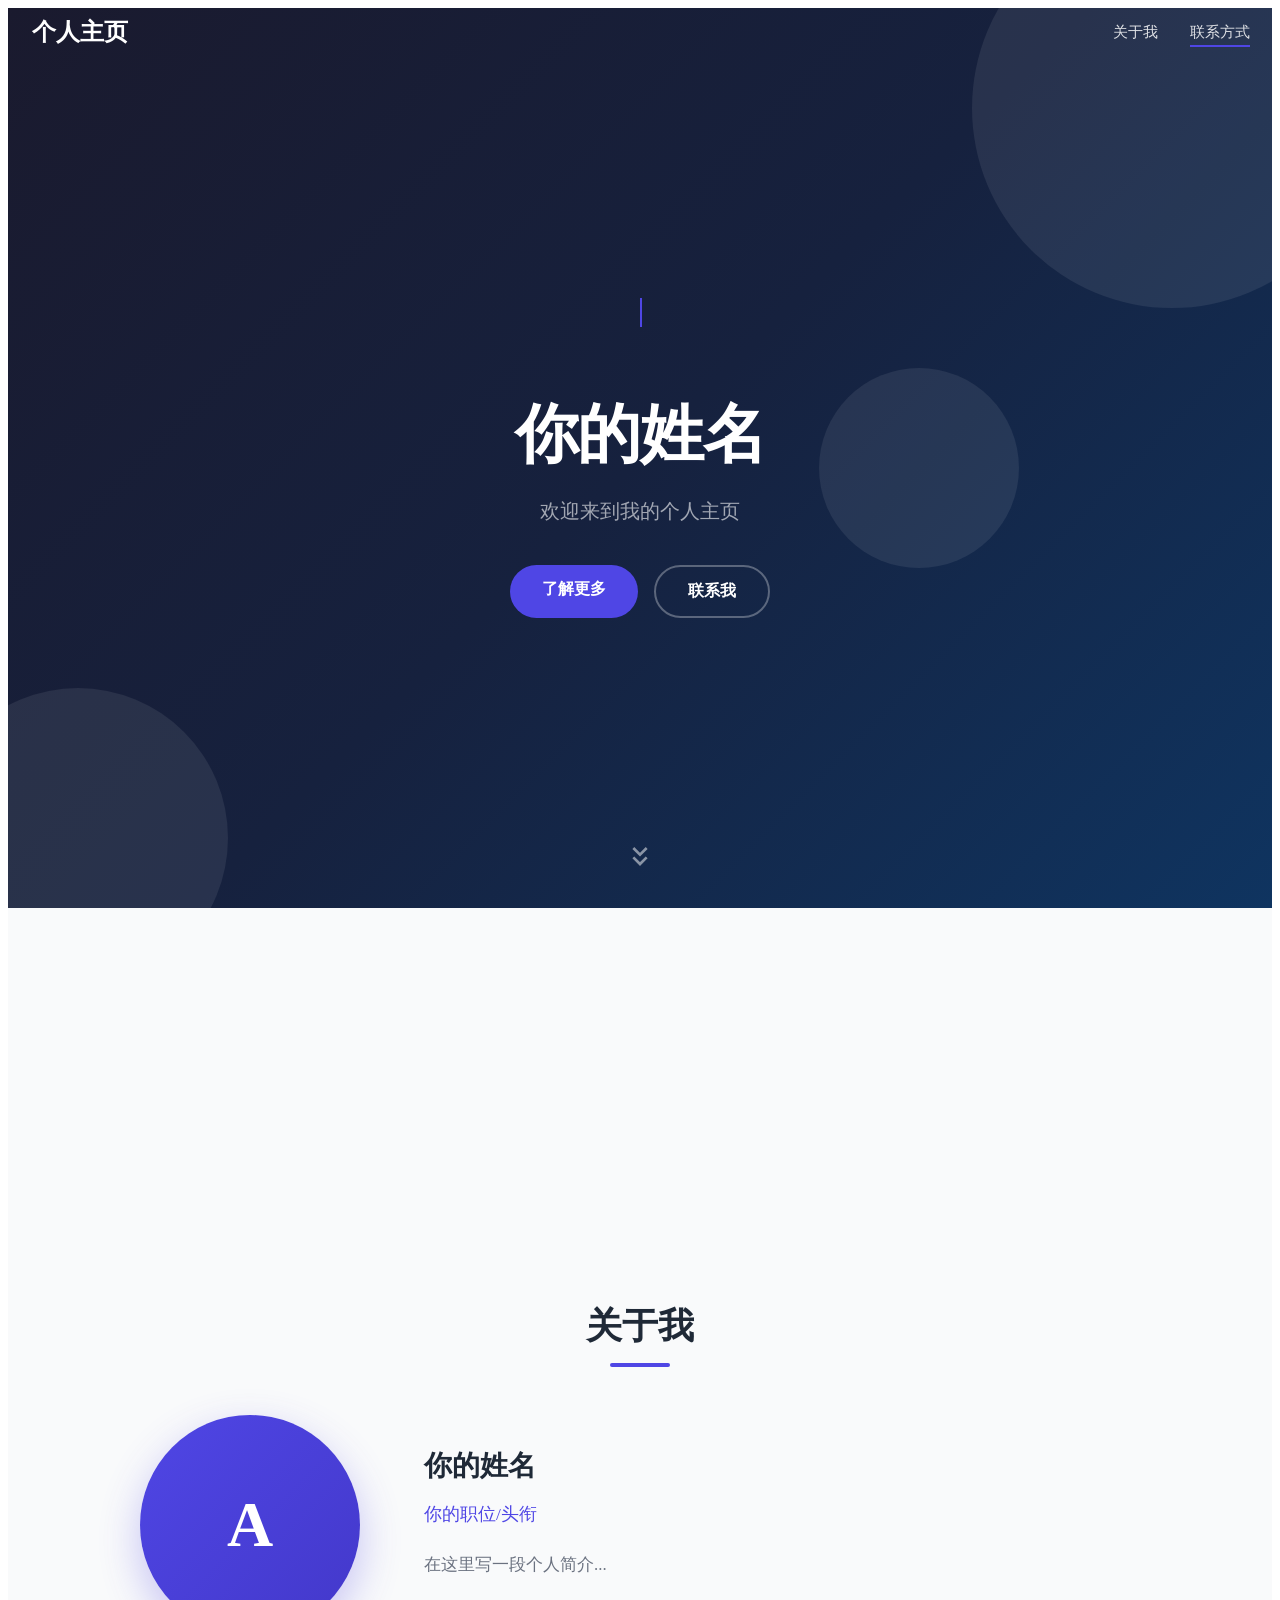
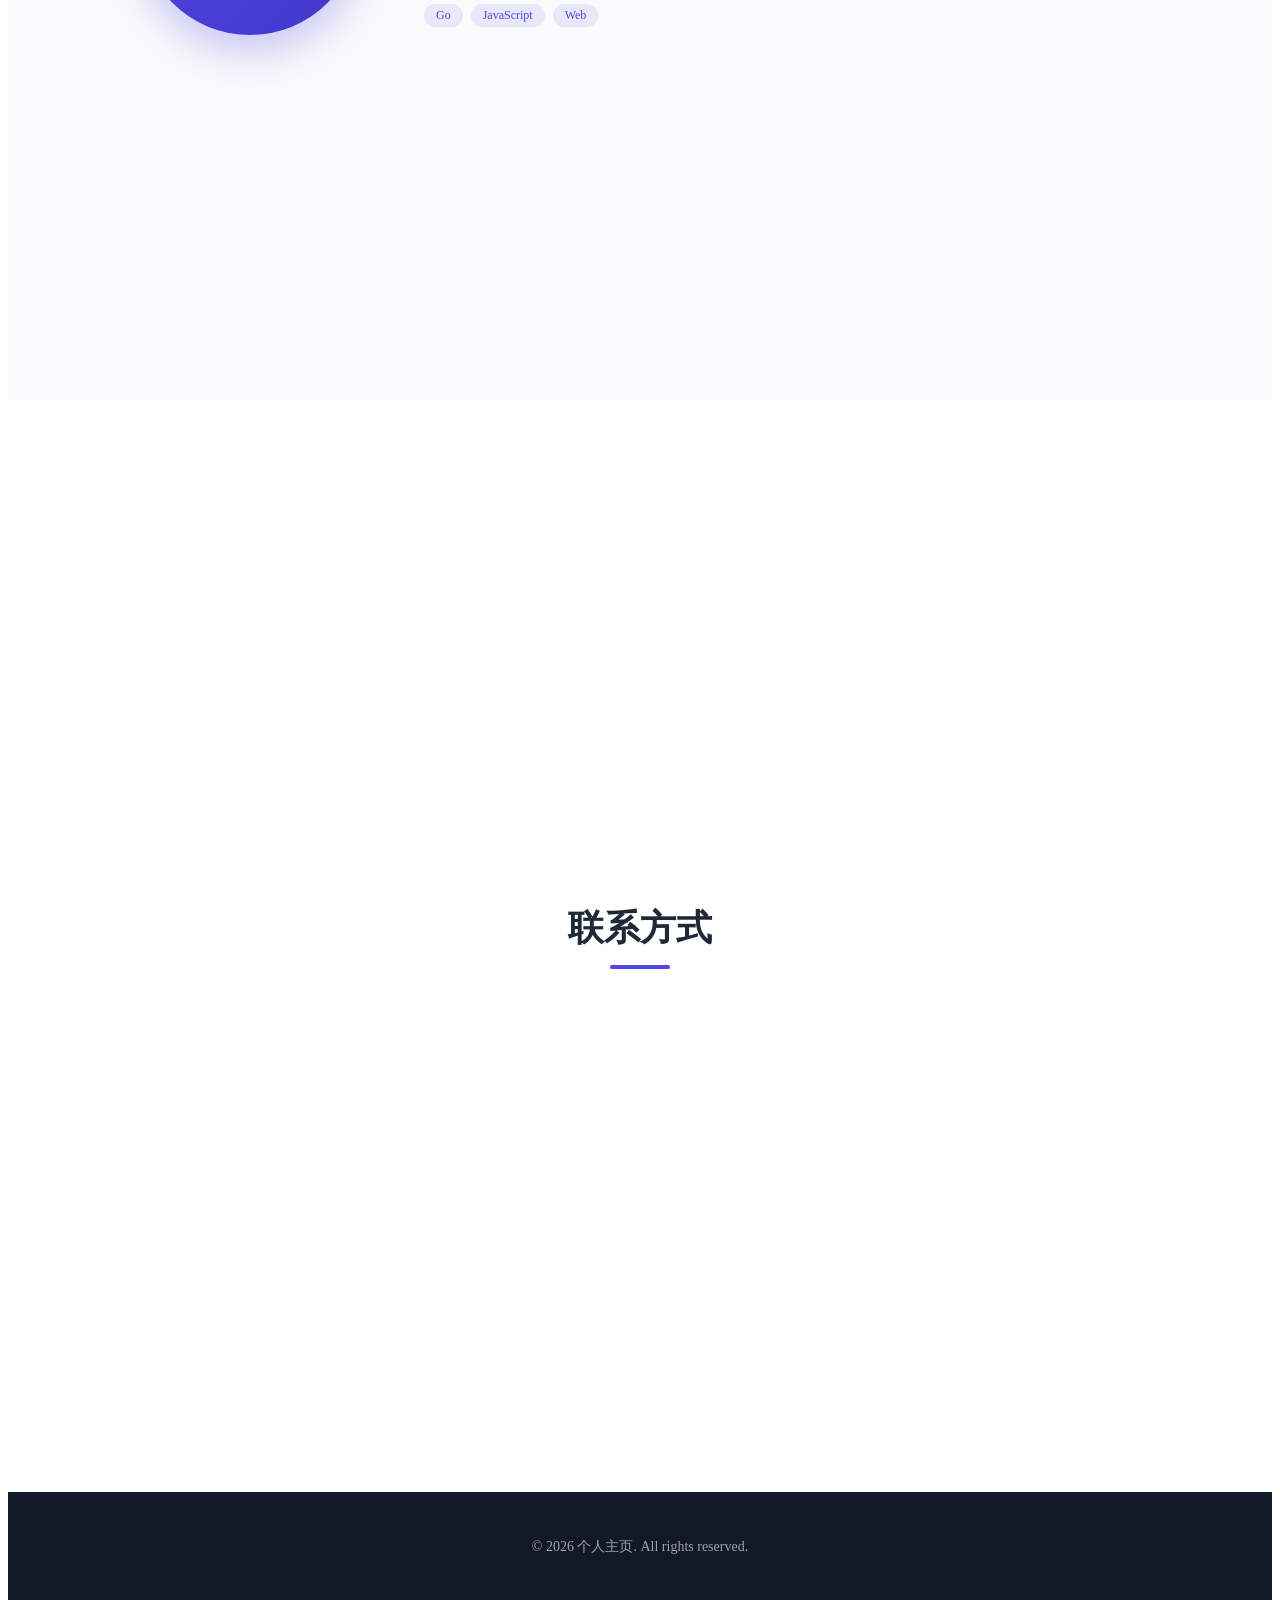
==== static/index.html @ ce90063e "第一次实验性demo" ====
<!DOCTYPE html>
<html lang="zh-CN">
<head>
    <meta charset="UTF-8">
    <meta name="viewport" content="width=device-width, initial-scale=1.0">
    <title>个人主页</title>
    <link rel="stylesheet" href="/static/docsy-styles.css">
    <link rel="stylesheet" href="/static/showcase.css">
    <link rel="preconnect" href="https://fonts.googleapis.com">
    <link rel="preconnect" href="https://fonts.gstatic.com" crossorigin>
    <link href="https://fonts.googleapis.com/css2?family=Inter:wght@300;400;500;600;700;800&display=swap" rel="stylesheet">
</head>
<body>
    <!-- 导航栏 -->
    <nav class="showcase-navbar" id="navbar">
        <a href="#" class="nav-brand" id="navBrand">个人主页</a>
        <div class="nav-links">
            <a href="#about" class="nav-link" data-section="about">关于我</a>
            <a href="#contact" class="nav-link" data-section="contact">联系方式</a>
            <a href="/admin" class="nav-link">管理</a>
        </div>
    </nav>

    <!-- Hero 首屏 -->
    <section class="hero-section" id="hero">
        <div class="hero-bg-shapes">
            <div class="hero-shape"></div>
            <div class="hero-shape"></div>
            <div class="hero-shape"></div>
        </div>

        <div class="hero-content">
            <div class="hero-greeting" id="heroGreeting">
                <span id="greetingText"></span><span class="typewriter-cursor"></span>
            </div>
            <h1 class="hero-name" id="heroName">你的姓名</h1>
            <p class="hero-tagline" id="heroTagline">欢迎来到我的个人主页</p>
            <div class="hero-cta">
                <a href="#about" class="hero-btn hero-btn-primary">了解更多</a>
                <a href="#contact" class="hero-btn hero-btn-outline">联系我</a>
            </div>
        </div>

        <div class="scroll-indicator" onclick="document.getElementById('about').scrollIntoView({behavior:'smooth'})">
            <svg viewBox="0 0 24 24" fill="none" stroke="white" stroke-width="2">
                <path d="M7 13l5 5 5-5M7 6l5 5 5-5"/>
            </svg>
        </div>
    </section>

    <!-- 关于我 -->
    <section class="section section-hidden about-section" id="about">
        <div class="about-container">
            <div class="section-header">
                <h2 class="section-title">关于我</h2>
                <div class="section-line"></div>
            </div>

            <div class="about-grid">
                <div class="about-avatar" id="aboutAvatar">
                    <span id="avatarInitial">A</span>
                </div>
                <div class="about-text">
                    <h2 id="aboutName">你的姓名</h2>
                    <p class="about-role" id="aboutTitle">你的职位/头衔</p>
                    <p class="about-bio" id="aboutBio">在这里写一段个人简介...</p>
                    <div class="about-tags" id="aboutTags">
                        <span class="docsy-badge docsy-badge-primary">Go</span>
                        <span class="docsy-badge docsy-badge-primary">JavaScript</span>
                        <span class="docsy-badge docsy-badge-primary">Web</span>
                    </div>
                </div>
            </div>
        </div>
    </section>

    <!-- 联系方式 -->
    <section class="section section-hidden contact-section" id="contact">
        <div class="contact-container">
            <div class="section-header">
                <h2 class="section-title">联系方式</h2>
                <div class="section-line"></div>
            </div>

            <div class="contact-grid" id="contactGrid">
                <!-- JS 动态填充 -->
            </div>
        </div>
    </section>

    <!-- 页脚 -->
    <footer class="site-footer">
        <p id="footerText">&copy; 2026 个人主页. All rights reserved.</p>
    </footer>

    <script src="/static/home.js"></script>
</body>
</html>
---- static/docsy-styles.css ----
/* Docsy风格的设计系统 */
:root {
    --docsy-primary: #4f46e5;
    --docsy-primary-dark: #4338ca;
    --docsy-secondary: #0ea5e9;
    --docsy-accent: #f59e0b;
    --docsy-success: #10b981;
    --docsy-warning: #f59e0b;
    --docsy-danger: #ef4444;
    --docsy-info: #0ea5e9;

    --docsy-text-primary: #1f2937;
    --docsy-text-secondary: #6b7280;
    --docsy-text-muted: #9ca3af;
    --docsy-text-light: #d1d5db;

    --docsy-bg-primary: #ffffff;
    --docsy-bg-secondary: #f9fafb;
    --docsy-bg-tertiary: #f3f4f6;
    --docsy-bg-dark: #111827;

    --docsy-border: #e5e7eb;
    --docsy-border-light: #f3f4f6;
    --docsy-border-dark: #d1d5db;

    --docsy-shadow-sm: 0 1px 2px 0 rgba(0, 0, 0, 0.05);
    --docsy-shadow: 0 1px 3px 0 rgba(0, 0, 0, 0.1), 0 1px 2px 0 rgba(0, 0, 0, 0.06);
    --docsy-shadow-md: 0 4px 6px -1px rgba(0, 0, 0, 0.1), 0 2px 4px -1px rgba(0, 0, 0, 0.06);
    --docsy-shadow-lg: 0 10px 15px -3px rgba(0, 0, 0, 0.1), 0 4px 6px -2px rgba(0, 0, 0, 0.05);
    --docsy-shadow-xl: 0 20px 25px -5px rgba(0, 0, 0, 0.1), 0 10px 10px -5px rgba(0, 0, 0, 0.04);

    --docsy-radius-sm: 0.25rem;
    --docsy-radius: 0.375rem;
    --docsy-radius-md: 0.5rem;
    --docsy-radius-lg: 0.75rem;
    --docsy-radius-xl: 1rem;

    --docsy-font-sans: 'Inter', system-ui, -apple-system, sans-serif;
    --docsy-font-mono: 'Fira Code', 'Roboto Mono', monospace;
}

/* Docsy风格的导航栏 */
.docsy-navbar {
    background: var(--docsy-bg-primary);
    border-bottom: 1px solid var(--docsy-border);
    padding: 1rem 2rem;
    display: flex;
    justify-content: space-between;
    align-items: center;
    box-shadow: var(--docsy-shadow-sm);
}

.docsy-nav-brand {
    display: flex;
    align-items: center;
    gap: 1rem;
}

.docsy-nav-brand h1 {
    font-size: 1.5rem;
    font-weight: 700;
    color: var(--docsy-text-primary);
    margin: 0;
}

.docsy-nav-links {
    display: flex;
    gap: 2rem;
    align-items: center;
}

.docsy-nav-link {
    color: var(--docsy-text-secondary);
    text-decoration: none;
    font-weight: 500;
    transition: color 0.2s;
}

.docsy-nav-link:hover {
    color: var(--docsy-primary);
}

.docsy-nav-link.active {
    color: var(--docsy-primary);
}

/* Docsy风格的按钮 */
.docsy-btn {
    display: inline-flex;
    align-items: center;
    gap: 0.5rem;
    padding: 0.75rem 1.5rem;
    border-radius: var(--docsy-radius-md);
    font-weight: 500;
    font-size: 0.875rem;
    text-decoration: none;
    transition: all 0.2s;
    border: none;
    cursor: pointer;
}

.docsy-btn-primary {
    background: var(--docsy-primary);
    color: white;
}

.docsy-btn-primary:hover {
    background: var(--docsy-primary-dark);
    transform: translateY(-1px);
    box-shadow: var(--docsy-shadow-md);
}

.docsy-btn-secondary {
    background: white;
    color: var(--docsy-text-primary);
    border: 1px solid var(--docsy-border);
}

.docsy-btn-secondary:hover {
    background: var(--docsy-bg-secondary);
    border-color: var(--docsy-border-dark);
}

.docsy-btn-danger {
    background: var(--docsy-danger);
    color: white;
}

.docsy-btn-danger:hover {
    background: #dc2626;
    transform: translateY(-1px);
    box-shadow: var(--docsy-shadow-md);
}

/* Docsy风格的卡片 */
.docsy-card {
    background: var(--docsy-bg-primary);
    border: 1px solid var(--docsy-border);
    border-radius: var(--docsy-radius-lg);
    padding: 1.5rem;
    transition: all 0.2s;
}

.docsy-card:hover {
    box-shadow: var(--docsy-shadow-lg);
    transform: translateY(-2px);
    border-color: var(--docsy-border-dark);
}

.docsy-card-header {
    display: flex;
    align-items: center;
    gap: 1rem;
    margin-bottom: 1rem;
}

.docsy-card-icon {
    width: 48px;
    height: 48px;
    border-radius: var(--docsy-radius-md);
    display: flex;
    align-items: center;
    justify-content: center;
    background: var(--docsy-bg-secondary);
    color: var(--docsy-primary);
}

.docsy-card-title {
    font-size: 1.25rem;
    font-weight: 600;
    color: var(--docsy-text-primary);
    margin: 0;
}

.docsy-card-content {
    color: var(--docsy-text-secondary);
    line-height: 1.6;
}

/* Docsy风格的徽章 */
.docsy-badge {
    display: inline-flex;
    align-items: center;
    padding: 0.25rem 0.75rem;
    border-radius: 9999px;
    font-size: 0.75rem;
    font-weight: 500;
}

.docsy-badge-primary {
    background: rgba(79, 70, 229, 0.1);
    color: var(--docsy-primary);
}

.docsy-badge-success {
    background: rgba(16, 185, 129, 0.1);
    color: var(--docsy-success);
}

.docsy-badge-warning {
    background: rgba(245, 158, 11, 0.1);
    color: var(--docsy-warning);
}

.docsy-badge-danger {
    background: rgba(239, 68, 68, 0.1);
    color: var(--docsy-danger);
}

/* Docsy风格的表格 */
.docsy-table {
    width: 100%;
    border-collapse: collapse;
    background: var(--docsy-bg-primary);
    border-radius: var(--docsy-radius-lg);
    overflow: hidden;
    box-shadow: var(--docsy-shadow);
}

.docsy-table th,
.docsy-table td {
    padding: 1rem;
    text-align: left;
    border-bottom: 1px solid var(--docsy-border);
}

.docsy-table th {
    background: var(--docsy-bg-secondary);
    font-weight: 600;
    color: var(--docsy-text-primary);
}

.docsy-table tbody tr:hover {
    background: var(--docsy-bg-secondary);
}

.docsy-table tbody tr:last-child td {
    border-bottom: none;
}

/* Docsy风格的提示框 */
.docsy-alert {
    padding: 1rem 1.5rem;
    border-radius: var(--docsy-radius-md);
    margin-bottom: 1rem;
    border-left: 4px solid;
}

.docsy-alert-info {
    background: rgba(14, 165, 233, 0.1);
    border-color: var(--docsy-info);
    color: var(--docsy-info);
}

.docsy-alert-success {
    background: rgba(16, 185, 129, 0.1);
    border-color: var(--docsy-success);
    color: var(--docsy-success);
}

.docsy-alert-warning {
    background: rgba(245, 158, 11, 0.1);
    border-color: var(--docsy-warning);
    color: var(--docsy-warning);
}

.docsy-alert-danger {
    background: rgba(239, 68, 68, 0.1);
    border-color: var(--docsy-danger);
    color: var(--docsy-danger);
}

/* Docsy风格的输入框 */
.docsy-input {
    width: 100%;
    padding: 0.75rem 1rem;
    border: 1px solid var(--docsy-border);
    border-radius: var(--docsy-radius-md);
    font-size: 0.875rem;
    transition: all 0.2s;
    background: var(--docsy-bg-primary);
    color: var(--docsy-text-primary);
}

.docsy-input:focus {
    outline: none;
    border-color: var(--docsy-primary);
    box-shadow: 0 0 0 3px rgba(79, 70, 229, 0.1);
}

.docsy-input::placeholder {
    color: var(--docsy-text-muted);
}

/* Docsy风格的进度条 */
.docsy-progress {
    width: 100%;
    height: 0.5rem;
    background: var(--docsy-bg-tertiary);
    border-radius: 9999px;
    overflow: hidden;
}

.docsy-progress-bar {
    height: 100%;
    background: var(--docsy-primary);
    border-radius: 9999px;
    transition: width 0.3s ease;
}

/* 响应式设计 */
@media (max-width: 768px) {
    .docsy-navbar {
        flex-direction: column;
        gap: 1rem;
        padding: 1rem;
    }

    .docsy-nav-links {
        flex-wrap: wrap;
        justify-content: center;
        gap: 1rem;
    }

    .docsy-card-header {
        flex-direction: column;
        text-align: center;
    }
}
---- static/showcase.css ----
/* 个人展示页样式 - 基于 Docsy 设计变量 */

/* 导航栏 */
.showcase-navbar {
    position: fixed;
    top: 0;
    left: 0;
    width: 100%;
    z-index: 1000;
    display: flex;
    justify-content: space-between;
    align-items: center;
    padding: 1rem 2rem;
    transition: all 0.3s ease;
    background: transparent;
}

.showcase-navbar.scrolled {
    background: var(--docsy-bg-primary);
    box-shadow: var(--docsy-shadow-md);
    border-bottom: 1px solid var(--docsy-border);
}

.nav-brand {
    font-size: 1.5rem;
    font-weight: 700;
    color: var(--docsy-bg-primary);
    text-decoration: none;
    transition: color 0.3s ease;
}

.showcase-navbar.scrolled .nav-brand {
    color: var(--docsy-text-primary);
}

.nav-links {
    display: flex;
    gap: 2rem;
    align-items: center;
}

.nav-link {
    color: rgba(255, 255, 255, 0.85);
    text-decoration: none;
    font-weight: 500;
    font-size: 0.95rem;
    transition: color 0.2s ease;
    position: relative;
}

.showcase-navbar.scrolled .nav-link {
    color: var(--docsy-text-secondary);
}

.showcase-navbar.scrolled .nav-link:hover,
.showcase-navbar.scrolled .nav-link.active {
    color: var(--docsy-primary);
}

.nav-link:hover {
    color: #fff;
}

.nav-link::after {
    content: '';
    position: absolute;
    bottom: -4px;
    left: 0;
    width: 0;
    height: 2px;
    background: var(--docsy-primary);
    transition: width 0.3s ease;
}

.nav-link:hover::after,
.nav-link.active::after {
    width: 100%;
}

/* Hero 首屏 */
.hero-section {
    min-height: 100vh;
    display: flex;
    align-items: center;
    justify-content: center;
    background: linear-gradient(135deg, #1a1a2e 0%, #16213e 50%, #0f3460 100%);
    position: relative;
    overflow: hidden;
}

.hero-bg-shapes {
    position: absolute;
    inset: 0;
    overflow: hidden;
}

.hero-shape {
    position: absolute;
    border-radius: 50%;
    opacity: 0.08;
    background: white;
    animation: heroFloat 20s infinite ease-in-out;
}

.hero-shape:nth-child(1) {
    width: 400px;
    height: 400px;
    top: -100px;
    right: -100px;
    animation-delay: 0s;
}

.hero-shape:nth-child(2) {
    width: 300px;
    height: 300px;
    bottom: -80px;
    left: -80px;
    animation-delay: 5s;
}

.hero-shape:nth-child(3) {
    width: 200px;
    height: 200px;
    top: 40%;
    right: 20%;
    animation-delay: 10s;
}

@keyframes heroFloat {
    0%, 100% { transform: translateY(0) rotate(0deg); }
    50% { transform: translateY(-30px) rotate(180deg); }
}

.hero-content {
    text-align: center;
    z-index: 1;
    max-width: 800px;
    padding: 0 2rem;
}

.hero-greeting {
    font-size: 1.5rem;
    color: rgba(255, 255, 255, 0.7);
    margin-bottom: 0.5rem;
    font-weight: 300;
    min-height: 2.5rem;
}

.typewriter-cursor {
    display: inline-block;
    width: 2px;
    height: 1.2em;
    background: var(--docsy-primary);
    margin-left: 2px;
    vertical-align: text-bottom;
    animation: blink 1s step-end infinite;
}

@keyframes blink {
    0%, 100% { opacity: 1; }
    50% { opacity: 0; }
}

.hero-name {
    font-size: 4rem;
    font-weight: 800;
    color: #fff;
    margin-bottom: 1rem;
    letter-spacing: -0.02em;
    opacity: 0;
    transform: translateY(30px);
    animation: fadeUpIn 0.8s ease-out 0.5s forwards;
}

.hero-tagline {
    font-size: 1.25rem;
    color: rgba(255, 255, 255, 0.6);
    font-weight: 300;
    margin-bottom: 2.5rem;
    opacity: 0;
    transform: translateY(30px);
    animation: fadeUpIn 0.8s ease-out 0.8s forwards;
}

@keyframes fadeUpIn {
    to {
        opacity: 1;
        transform: translateY(0);
    }
}

.hero-cta {
    display: flex;
    gap: 1rem;
    justify-content: center;
    flex-wrap: wrap;
    opacity: 0;
    transform: translateY(30px);
    animation: fadeUpIn 0.8s ease-out 1.1s forwards;
}

.hero-btn {
    padding: 0.85rem 2rem;
    border-radius: 50px;
    font-weight: 600;
    font-size: 1rem;
    text-decoration: none;
    transition: all 0.3s ease;
    cursor: pointer;
    border: none;
}

.hero-btn-primary {
    background: var(--docsy-primary);
    color: #fff;
}

.hero-btn-primary:hover {
    background: var(--docsy-primary-dark);
    transform: translateY(-2px);
    box-shadow: 0 8px 25px rgba(79, 70, 229, 0.4);
}

.hero-btn-outline {
    background: transparent;
    color: #fff;
    border: 2px solid rgba(255, 255, 255, 0.3);
}

.hero-btn-outline:hover {
    border-color: #fff;
    transform: translateY(-2px);
    box-shadow: 0 8px 25px rgba(255, 255, 255, 0.1);
}

.scroll-indicator {
    position: absolute;
    bottom: 2rem;
    left: 50%;
    transform: translateX(-50%);
    cursor: pointer;
    animation: bounce 2s infinite;
    z-index: 1;
}

.scroll-indicator svg {
    width: 32px;
    height: 32px;
    opacity: 0.5;
}

@keyframes bounce {
    0%, 20%, 50%, 80%, 100% { transform: translateX(-50%) translateY(0); }
    40% { transform: translateX(-50%) translateY(-10px); }
    60% { transform: translateX(-50%) translateY(-5px); }
}

/* 通用 section 样式 */
.section {
    padding: 6rem 2rem;
}

.section-hidden {
    opacity: 0;
    transform: translateY(30px);
    transition: all 0.8s ease;
}

.section-visible {
    opacity: 1;
    transform: translateY(0);
}

.section-header {
    text-align: center;
    margin-bottom: 3rem;
}

.section-title {
    font-size: 2.25rem;
    font-weight: 700;
    color: var(--docsy-text-primary);
    margin-bottom: 0.75rem;
}

.section-line {
    width: 60px;
    height: 4px;
    background: var(--docsy-primary);
    border-radius: 2px;
    margin: 0 auto;
}

/* 关于我 */
.about-section {
    background: var(--docsy-bg-secondary);
    min-height: 100vh;
    display: flex;
    align-items: center;
    justify-content: center;
}

.about-container {
    max-width: 1000px;
    margin: 0 auto;
    width: 100%;
}

.about-grid {
    display: grid;
    grid-template-columns: auto 1fr;
    gap: 4rem;
    align-items: center;
}

.about-avatar {
    width: 220px;
    height: 220px;
    border-radius: 50%;
    background: linear-gradient(135deg, var(--docsy-primary), var(--docsy-primary-dark));
    display: flex;
    align-items: center;
    justify-content: center;
    font-size: 4rem;
    font-weight: 700;
    color: #fff;
    box-shadow: 0 15px 40px rgba(79, 70, 229, 0.3);
    flex-shrink: 0;
}

.about-avatar img {
    width: 100%;
    height: 100%;
    border-radius: 50%;
    object-fit: cover;
}

.about-text h2 {
    font-size: 1.75rem;
    font-weight: 700;
    color: var(--docsy-text-primary);
    margin-bottom: 0.5rem;
}

.about-text .about-role {
    font-size: 1.1rem;
    color: var(--docsy-primary);
    font-weight: 500;
    margin-bottom: 1.5rem;
}

.about-text .about-bio {
    font-size: 1.05rem;
    color: var(--docsy-text-secondary);
    line-height: 1.8;
    margin-bottom: 1.5rem;
}

.about-tags {
    display: flex;
    flex-wrap: wrap;
    gap: 0.5rem;
}

/* 联系方式 */
.contact-section {
    background: var(--docsy-bg-primary);
    min-height: 100vh;
    display: flex;
    align-items: center;
    justify-content: center;
}

.contact-container {
    max-width: 1000px;
    margin: 0 auto;
    width: 100%;
}

.contact-grid {
    display: grid;
    grid-template-columns: repeat(auto-fit, minmax(240px, 1fr));
    gap: 1.5rem;
}

.contact-card {
    background: var(--docsy-bg-secondary);
    border: 1px solid var(--docsy-border);
    border-radius: var(--docsy-radius-lg);
    padding: 2rem 1.5rem;
    text-align: center;
    transition: all 0.3s ease;
    text-decoration: none;
    display: block;
    color: inherit;
}

.contact-card:hover {
    box-shadow: var(--docsy-shadow-lg);
    transform: translateY(-4px);
    border-color: var(--docsy-primary);
}

.contact-icon {
    width: 56px;
    height: 56px;
    border-radius: var(--docsy-radius-md);
    background: rgba(79, 70, 229, 0.1);
    color: var(--docsy-primary);
    display: flex;
    align-items: center;
    justify-content: center;
    margin: 0 auto 1rem;
}

.contact-card h3 {
    font-size: 1rem;
    font-weight: 600;
    color: var(--docsy-text-primary);
    margin-bottom: 0.25rem;
}

.contact-card p {
    font-size: 0.875rem;
    color: var(--docsy-text-secondary);
    margin: 0;
    word-break: break-all;
}

.contact-card:hover .contact-icon {
    background: var(--docsy-primary);
    color: #fff;
    transition: all 0.3s ease;
}

/* 页脚 */
.site-footer {
    background: var(--docsy-bg-dark);
    color: rgba(255, 255, 255, 0.6);
    text-align: center;
    padding: 2rem;
    font-size: 0.875rem;
}

.site-footer a {
    color: var(--docsy-primary);
    text-decoration: none;
}

/* 响应式 */
@media (max-width: 768px) {
    .hero-name {
        font-size: 2.5rem;
    }

    .hero-greeting {
        font-size: 1.15rem;
    }

    .hero-tagline {
        font-size: 1rem;
    }

    .about-grid {
        grid-template-columns: 1fr;
        text-align: center;
        gap: 2rem;
    }

    .about-avatar {
        width: 160px;
        height: 160px;
        font-size: 3rem;
        margin: 0 auto;
    }

    .about-tags {
        justify-content: center;
    }

    .section {
        padding: 4rem 1.25rem;
    }

    .section-title {
        font-size: 1.75rem;
    }

    .showcase-navbar {
        padding: 1rem;
    }

    .nav-links {
        gap: 1rem;
    }

    .contact-grid {
        grid-template-columns: 1fr;
        max-width: 400px;
        margin: 0 auto;
    }
}
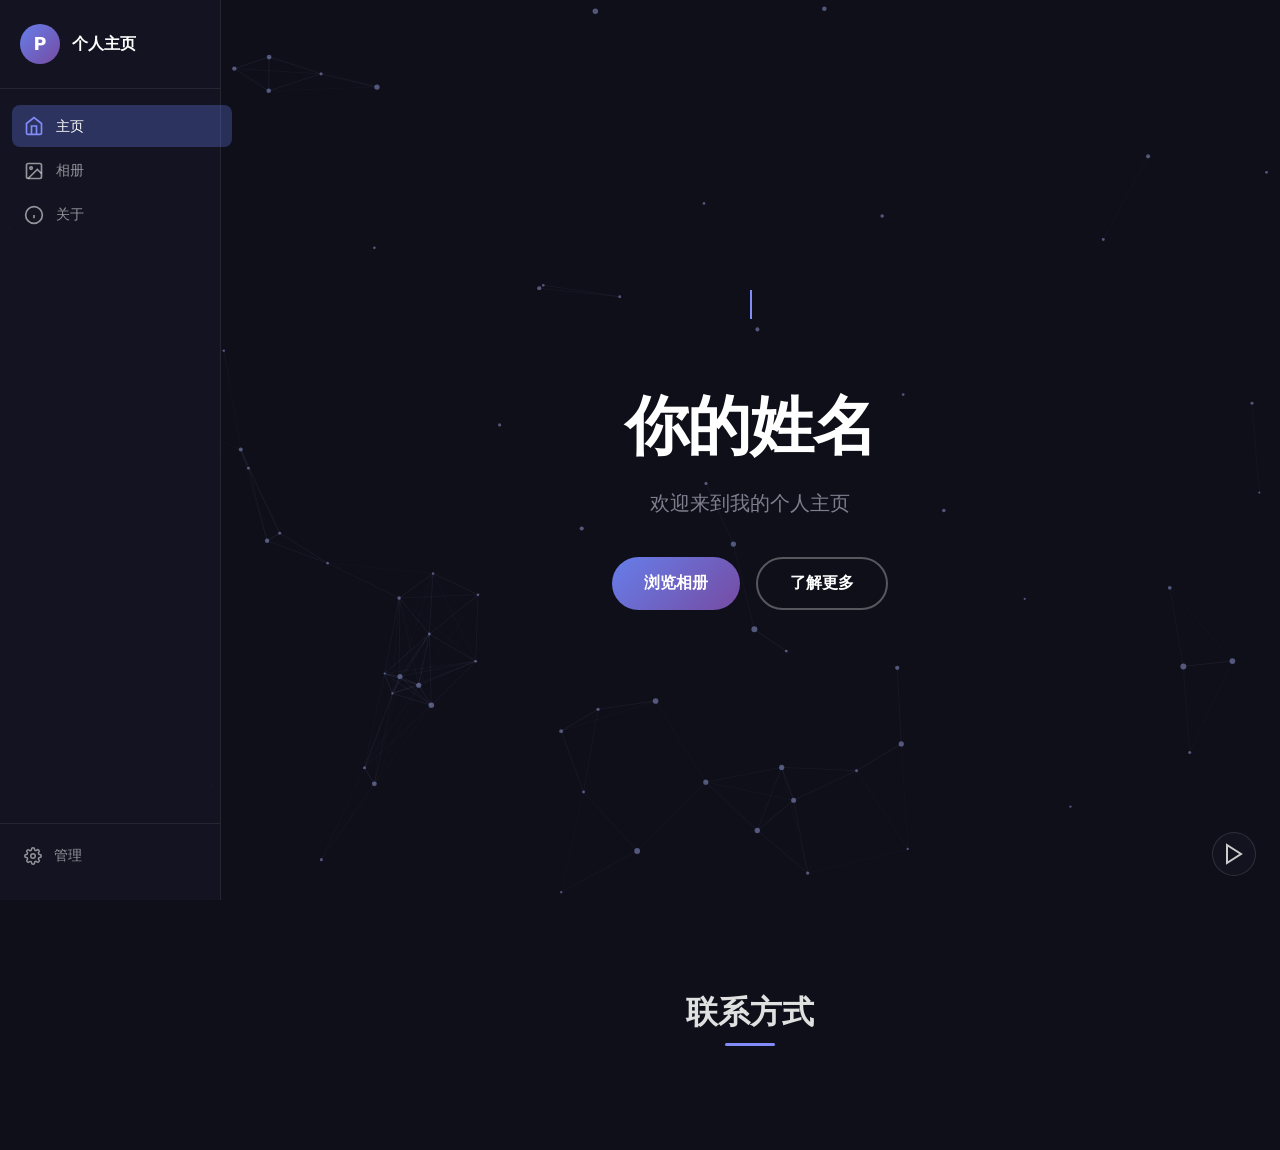
==== commit 06a1ba9d: "第二次更新，新增了侧边导航栏与相册系统，优化了网页视觉效果 Co-Authored-By: Claude Opus 4.7 <noreply@anthropic.com>" ====
--- a/static/index.html
+++ b/static/index.html
@@ -4,95 +4,143 @@
     <meta charset="UTF-8">
     <meta name="viewport" content="width=device-width, initial-scale=1.0">
     <title>个人主页</title>
-    <link rel="stylesheet" href="/static/docsy-styles.css">
-    <link rel="stylesheet" href="/static/showcase.css">
+    <link rel="stylesheet" href="/static/css/docsy-styles.css">
+    <link rel="stylesheet" href="/static/css/showcase.css">
     <link rel="preconnect" href="https://fonts.googleapis.com">
     <link rel="preconnect" href="https://fonts.gstatic.com" crossorigin>
     <link href="https://fonts.googleapis.com/css2?family=Inter:wght@300;400;500;600;700;800&display=swap" rel="stylesheet">
 </head>
 <body>
-    <!-- 导航栏 -->
-    <nav class="showcase-navbar" id="navbar">
-        <a href="#" class="nav-brand" id="navBrand">个人主页</a>
-        <div class="nav-links">
-            <a href="#about" class="nav-link" data-section="about">关于我</a>
-            <a href="#contact" class="nav-link" data-section="contact">联系方式</a>
-            <a href="/admin" class="nav-link">管理</a>
-        </div>
-    </nav>
+    <!-- 粒子画布 -->
+    <canvas id="particleCanvas"></canvas>
 
-    <!-- Hero 首屏 -->
-    <section class="hero-section" id="hero">
-        <div class="hero-bg-shapes">
-            <div class="hero-shape"></div>
-            <div class="hero-shape"></div>
-            <div class="hero-shape"></div>
+    <!-- 侧边栏 -->
+    <aside class="sidebar" id="sidebar">
+        <div class="sidebar-brand">
+            <div class="sidebar-avatar" id="sidebarAvatar">
+                <span id="sidebarInitial">P</span>
+            </div>
+            <span class="sidebar-name" id="sidebarName">个人主页</span>
         </div>
 
-        <div class="hero-content">
-            <div class="hero-greeting" id="heroGreeting">
-                <span id="greetingText"></span><span class="typewriter-cursor"></span>
-            </div>
-            <h1 class="hero-name" id="heroName">你的姓名</h1>
-            <p class="hero-tagline" id="heroTagline">欢迎来到我的个人主页</p>
-            <div class="hero-cta">
-                <a href="#about" class="hero-btn hero-btn-primary">了解更多</a>
-                <a href="#contact" class="hero-btn hero-btn-outline">联系我</a>
-            </div>
+        <nav class="sidebar-nav">
+            <a class="sidebar-link active" data-page="home">
+                <svg width="20" height="20" viewBox="0 0 24 24" fill="none" stroke="currentColor" stroke-width="2"><path d="M3 9l9-7 9 7v11a2 2 0 01-2 2H5a2 2 0 01-2-2z"/><polyline points="9 22 9 12 15 12 15 22"/></svg>
+                <span>主页</span>
+            </a>
+            <a class="sidebar-link" data-page="gallery">
+                <svg width="20" height="20" viewBox="0 0 24 24" fill="none" stroke="currentColor" stroke-width="2"><rect x="3" y="3" width="18" height="18" rx="2"/><circle cx="8.5" cy="8.5" r="1.5"/><polyline points="21 15 16 10 5 21"/></svg>
+                <span>相册</span>
+            </a>
+            <a class="sidebar-link" data-page="about">
+                <svg width="20" height="20" viewBox="0 0 24 24" fill="none" stroke="currentColor" stroke-width="2"><circle cx="12" cy="12" r="10"/><path d="M12 16v-4M12 8h.01"/></svg>
+                <span>关于</span>
+            </a>
+        </nav>
+
+        <div class="sidebar-footer">
+            <a href="/admin" class="sidebar-link sidebar-admin">
+                <svg width="18" height="18" viewBox="0 0 24 24" fill="none" stroke="currentColor" stroke-width="2"><circle cx="12" cy="12" r="3"/><path d="M19.4 15a1.65 1.65 0 00.33 1.82l.06.06a2 2 0 01-2.83 2.83l-.06-.06a1.65 1.65 0 00-1.82-.33 1.65 1.65 0 00-1 1.51V21a2 2 0 01-4 0v-.09A1.65 1.65 0 009 19.4a1.65 1.65 0 00-1.82.33l-.06.06a2 2 0 01-2.83-2.83l.06-.06A1.65 1.65 0 004.68 15a1.65 1.65 0 00-1.51-1H3a2 2 0 010-4h.09A1.65 1.65 0 004.6 9a1.65 1.65 0 00-.33-1.82l-.06-.06a2 2 0 012.83-2.83l.06.06A1.65 1.65 0 009 4.68a1.65 1.65 0 001-1.51V3a2 2 0 014 0v.09a1.65 1.65 0 001 1.51 1.65 1.65 0 001.82-.33l.06-.06a2 2 0 012.83 2.83l-.06.06A1.65 1.65 0 0019.4 9a1.65 1.65 0 001.51 1H21a2 2 0 010 4h-.09a1.65 1.65 0 00-1.51 1z"/></svg>
+                <span>管理</span>
+            </a>
         </div>
+    </aside>
 
-        <div class="scroll-indicator" onclick="document.getElementById('about').scrollIntoView({behavior:'smooth'})">
-            <svg viewBox="0 0 24 24" fill="none" stroke="white" stroke-width="2">
-                <path d="M7 13l5 5 5-5M7 6l5 5 5-5"/>
-            </svg>
-        </div>
-    </section>
+    <!-- 主内容区 -->
+    <main class="main-content" id="mainContent">
 
-    <!-- 关于我 -->
-    <section class="section section-hidden about-section" id="about">
-        <div class="about-container">
-            <div class="section-header">
-                <h2 class="section-title">关于我</h2>
-                <div class="section-line"></div>
-            </div>
-
-            <div class="about-grid">
-                <div class="about-avatar" id="aboutAvatar">
-                    <span id="avatarInitial">A</span>
-                </div>
-                <div class="about-text">
-                    <h2 id="aboutName">你的姓名</h2>
-                    <p class="about-role" id="aboutTitle">你的职位/头衔</p>
-                    <p class="about-bio" id="aboutBio">在这里写一段个人简介...</p>
-                    <div class="about-tags" id="aboutTags">
-                        <span class="docsy-badge docsy-badge-primary">Go</span>
-                        <span class="docsy-badge docsy-badge-primary">JavaScript</span>
-                        <span class="docsy-badge docsy-badge-primary">Web</span>
+        <!-- ======== 主页 ======== -->
+        <section class="page-section active" id="page-home">
+            <div class="hero-section" id="hero">
+                <div class="hero-content">
+                    <div class="hero-greeting" id="heroGreeting">
+                        <span id="greetingText"></span><span class="typewriter-cursor"></span>
+                    </div>
+                    <h1 class="hero-name" id="heroName">你的姓名</h1>
+                    <p class="hero-tagline" id="heroTagline">欢迎来到我的个人主页</p>
+                    <div class="hero-cta">
+                        <button class="hero-btn hero-btn-primary" onclick="navigateTo('gallery')">浏览相册</button>
+                        <button class="hero-btn hero-btn-outline" onclick="navigateTo('about')">了解更多</button>
                     </div>
                 </div>
             </div>
-        </div>
-    </section>
 
-    <!-- 联系方式 -->
-    <section class="section section-hidden contact-section" id="contact">
-        <div class="contact-container">
-            <div class="section-header">
-                <h2 class="section-title">联系方式</h2>
-                <div class="section-line"></div>
+            <div class="home-contact">
+                <div class="section-header">
+                    <h2 class="section-title">联系方式</h2>
+                    <div class="section-line"></div>
+                </div>
+                <div class="contact-grid" id="contactGrid"></div>
             </div>
+        </section>
 
-            <div class="contact-grid" id="contactGrid">
-                <!-- JS 动态填充 -->
+        <!-- ======== 相册页 ======== -->
+        <section class="page-section" id="page-gallery">
+            <div class="page-inner">
+                <div class="section-header">
+                    <h2 class="section-title">相册</h2>
+                    <div class="section-line"></div>
+                    <p class="section-sub">生活中的精彩瞬间</p>
+                </div>
+                <div class="gallery-strip-wrapper" id="galleryStripWrapper">
+                    <div class="gallery-strip" id="galleryStrip"></div>
+                </div>
+                <div class="gallery-lightbox" id="lightbox">
+                    <span class="lightbox-close" id="lightboxClose">&times;</span>
+                    <img id="lightboxImg" src="" alt="">
+                </div>
             </div>
-        </div>
-    </section>
+        </section>
 
-    <!-- 页脚 -->
-    <footer class="site-footer">
-        <p id="footerText">&copy; 2026 个人主页. All rights reserved.</p>
-    </footer>
+        <!-- ======== 关于页 ======== -->
+        <section class="page-section" id="page-about">
+            <div class="page-inner">
+                <!-- 基本信息 -->
+                <div class="about-full">
+                    <div class="about-avatar-large" id="aboutAvatarLarge">
+                        <span id="aboutAvatarInitial">A</span>
+                    </div>
+                    <div class="about-detail">
+                        <h2 id="aboutNameLarge">你的姓名</h2>
+                        <p class="about-role" id="aboutTitleLarge">你的职位/头衔</p>
+                        <p class="about-bio" id="aboutBioLarge">在这里写一段个人简介...</p>
+                        <div class="about-interests" id="aboutInterests"></div>
+                    </div>
+                </div>
 
-    <script src="/static/home.js"></script>
+                <!-- 数据统计 -->
+                <div class="about-stats" id="aboutStats"></div>
+
+                <!-- 技能 + 经历 两栏 -->
+                <div class="about-columns">
+                    <div class="about-col">
+                        <h3 class="about-col-title">技能</h3>
+                        <div class="skills-list" id="skillsList"></div>
+                    </div>
+                    <div class="about-col">
+                        <h3 class="about-col-title">经历</h3>
+                        <div class="timeline" id="timeline"></div>
+                    </div>
+                </div>
+            </div>
+        </section>
+
+    </main>
+
+    <!-- 音乐控制按钮 -->
+    <button class="music-btn" id="musicBtn" title="TAVOS - 涧">
+        <svg class="music-icon-play" width="24" height="24" viewBox="0 0 24 24" fill="none" stroke="currentColor" stroke-width="2">
+            <polygon points="5 3 19 12 5 21 5 3"/>
+        </svg>
+        <svg class="music-icon-pause" width="24" height="24" viewBox="0 0 24 24" fill="none" stroke="currentColor" stroke-width="2" style="display:none">
+            <rect x="6" y="4" width="4" height="16"/><rect x="14" y="4" width="4" height="16"/>
+        </svg>
+    </button>
+    <div class="music-tooltip" id="musicTooltip">TAVOS - 涧</div>
+
+    <!-- 弹球画布 -->
+    <canvas id="ballCanvas"></canvas>
+
+    <script src="/static/js/home.js"></script>
 </body>
 </html>
--- a/static/css/docsy-styles.css
+++ b/static/css/docsy-styles.css
@@ -0,0 +1,329 @@
+/* Docsy风格的设计系统 */
+:root {
+    --docsy-primary: #4f46e5;
+    --docsy-primary-dark: #4338ca;
+    --docsy-secondary: #0ea5e9;
+    --docsy-accent: #f59e0b;
+    --docsy-success: #10b981;
+    --docsy-warning: #f59e0b;
+    --docsy-danger: #ef4444;
+    --docsy-info: #0ea5e9;
+
+    --docsy-text-primary: #1f2937;
+    --docsy-text-secondary: #6b7280;
+    --docsy-text-muted: #9ca3af;
+    --docsy-text-light: #d1d5db;
+
+    --docsy-bg-primary: #ffffff;
+    --docsy-bg-secondary: #f9fafb;
+    --docsy-bg-tertiary: #f3f4f6;
+    --docsy-bg-dark: #111827;
+
+    --docsy-border: #e5e7eb;
+    --docsy-border-light: #f3f4f6;
+    --docsy-border-dark: #d1d5db;
+
+    --docsy-shadow-sm: 0 1px 2px 0 rgba(0, 0, 0, 0.05);
+    --docsy-shadow: 0 1px 3px 0 rgba(0, 0, 0, 0.1), 0 1px 2px 0 rgba(0, 0, 0, 0.06);
+    --docsy-shadow-md: 0 4px 6px -1px rgba(0, 0, 0, 0.1), 0 2px 4px -1px rgba(0, 0, 0, 0.06);
+    --docsy-shadow-lg: 0 10px 15px -3px rgba(0, 0, 0, 0.1), 0 4px 6px -2px rgba(0, 0, 0, 0.05);
+    --docsy-shadow-xl: 0 20px 25px -5px rgba(0, 0, 0, 0.1), 0 10px 10px -5px rgba(0, 0, 0, 0.04);
+
+    --docsy-radius-sm: 0.25rem;
+    --docsy-radius: 0.375rem;
+    --docsy-radius-md: 0.5rem;
+    --docsy-radius-lg: 0.75rem;
+    --docsy-radius-xl: 1rem;
+
+    --docsy-font-sans: 'Inter', system-ui, -apple-system, sans-serif;
+    --docsy-font-mono: 'Fira Code', 'Roboto Mono', monospace;
+}
+
+/* Docsy风格的导航栏 */
+.docsy-navbar {
+    background: var(--docsy-bg-primary);
+    border-bottom: 1px solid var(--docsy-border);
+    padding: 1rem 2rem;
+    display: flex;
+    justify-content: space-between;
+    align-items: center;
+    box-shadow: var(--docsy-shadow-sm);
+}
+
+.docsy-nav-brand {
+    display: flex;
+    align-items: center;
+    gap: 1rem;
+}
+
+.docsy-nav-brand h1 {
+    font-size: 1.5rem;
+    font-weight: 700;
+    color: var(--docsy-text-primary);
+    margin: 0;
+}
+
+.docsy-nav-links {
+    display: flex;
+    gap: 2rem;
+    align-items: center;
+}
+
+.docsy-nav-link {
+    color: var(--docsy-text-secondary);
+    text-decoration: none;
+    font-weight: 500;
+    transition: color 0.2s;
+}
+
+.docsy-nav-link:hover {
+    color: var(--docsy-primary);
+}
+
+.docsy-nav-link.active {
+    color: var(--docsy-primary);
+}
+
+/* Docsy风格的按钮 */
+.docsy-btn {
+    display: inline-flex;
+    align-items: center;
+    gap: 0.5rem;
+    padding: 0.75rem 1.5rem;
+    border-radius: var(--docsy-radius-md);
+    font-weight: 500;
+    font-size: 0.875rem;
+    text-decoration: none;
+    transition: all 0.2s;
+    border: none;
+    cursor: pointer;
+}
+
+.docsy-btn-primary {
+    background: var(--docsy-primary);
+    color: white;
+}
+
+.docsy-btn-primary:hover {
+    background: var(--docsy-primary-dark);
+    transform: translateY(-1px);
+    box-shadow: var(--docsy-shadow-md);
+}
+
+.docsy-btn-secondary {
+    background: white;
+    color: var(--docsy-text-primary);
+    border: 1px solid var(--docsy-border);
+}
+
+.docsy-btn-secondary:hover {
+    background: var(--docsy-bg-secondary);
+    border-color: var(--docsy-border-dark);
+}
+
+.docsy-btn-danger {
+    background: var(--docsy-danger);
+    color: white;
+}
+
+.docsy-btn-danger:hover {
+    background: #dc2626;
+    transform: translateY(-1px);
+    box-shadow: var(--docsy-shadow-md);
+}
+
+/* Docsy风格的卡片 */
+.docsy-card {
+    background: var(--docsy-bg-primary);
+    border: 1px solid var(--docsy-border);
+    border-radius: var(--docsy-radius-lg);
+    padding: 1.5rem;
+    transition: all 0.2s;
+}
+
+.docsy-card:hover {
+    box-shadow: var(--docsy-shadow-lg);
+    transform: translateY(-2px);
+    border-color: var(--docsy-border-dark);
+}
+
+.docsy-card-header {
+    display: flex;
+    align-items: center;
+    gap: 1rem;
+    margin-bottom: 1rem;
+}
+
+.docsy-card-icon {
+    width: 48px;
+    height: 48px;
+    border-radius: var(--docsy-radius-md);
+    display: flex;
+    align-items: center;
+    justify-content: center;
+    background: var(--docsy-bg-secondary);
+    color: var(--docsy-primary);
+}
+
+.docsy-card-title {
+    font-size: 1.25rem;
+    font-weight: 600;
+    color: var(--docsy-text-primary);
+    margin: 0;
+}
+
+.docsy-card-content {
+    color: var(--docsy-text-secondary);
+    line-height: 1.6;
+}
+
+/* Docsy风格的徽章 */
+.docsy-badge {
+    display: inline-flex;
+    align-items: center;
+    padding: 0.25rem 0.75rem;
+    border-radius: 9999px;
+    font-size: 0.75rem;
+    font-weight: 500;
+}
+
+.docsy-badge-primary {
+    background: rgba(79, 70, 229, 0.1);
+    color: var(--docsy-primary);
+}
+
+.docsy-badge-success {
+    background: rgba(16, 185, 129, 0.1);
+    color: var(--docsy-success);
+}
+
+.docsy-badge-warning {
+    background: rgba(245, 158, 11, 0.1);
+    color: var(--docsy-warning);
+}
+
+.docsy-badge-danger {
+    background: rgba(239, 68, 68, 0.1);
+    color: var(--docsy-danger);
+}
+
+/* Docsy风格的表格 */
+.docsy-table {
+    width: 100%;
+    border-collapse: collapse;
+    background: var(--docsy-bg-primary);
+    border-radius: var(--docsy-radius-lg);
+    overflow: hidden;
+    box-shadow: var(--docsy-shadow);
+}
+
+.docsy-table th,
+.docsy-table td {
+    padding: 1rem;
+    text-align: left;
+    border-bottom: 1px solid var(--docsy-border);
+}
+
+.docsy-table th {
+    background: var(--docsy-bg-secondary);
+    font-weight: 600;
+    color: var(--docsy-text-primary);
+}
+
+.docsy-table tbody tr:hover {
+    background: var(--docsy-bg-secondary);
+}
+
+.docsy-table tbody tr:last-child td {
+    border-bottom: none;
+}
+
+/* Docsy风格的提示框 */
+.docsy-alert {
+    padding: 1rem 1.5rem;
+    border-radius: var(--docsy-radius-md);
+    margin-bottom: 1rem;
+    border-left: 4px solid;
+}
+
+.docsy-alert-info {
+    background: rgba(14, 165, 233, 0.1);
+    border-color: var(--docsy-info);
+    color: var(--docsy-info);
+}
+
+.docsy-alert-success {
+    background: rgba(16, 185, 129, 0.1);
+    border-color: var(--docsy-success);
+    color: var(--docsy-success);
+}
+
+.docsy-alert-warning {
+    background: rgba(245, 158, 11, 0.1);
+    border-color: var(--docsy-warning);
+    color: var(--docsy-warning);
+}
+
+.docsy-alert-danger {
+    background: rgba(239, 68, 68, 0.1);
+    border-color: var(--docsy-danger);
+    color: var(--docsy-danger);
+}
+
+/* Docsy风格的输入框 */
+.docsy-input {
+    width: 100%;
+    padding: 0.75rem 1rem;
+    border: 1px solid var(--docsy-border);
+    border-radius: var(--docsy-radius-md);
+    font-size: 0.875rem;
+    transition: all 0.2s;
+    background: var(--docsy-bg-primary);
+    color: var(--docsy-text-primary);
+}
+
+.docsy-input:focus {
+    outline: none;
+    border-color: var(--docsy-primary);
+    box-shadow: 0 0 0 3px rgba(79, 70, 229, 0.1);
+}
+
+.docsy-input::placeholder {
+    color: var(--docsy-text-muted);
+}
+
+/* Docsy风格的进度条 */
+.docsy-progress {
+    width: 100%;
+    height: 0.5rem;
+    background: var(--docsy-bg-tertiary);
+    border-radius: 9999px;
+    overflow: hidden;
+}
+
+.docsy-progress-bar {
+    height: 100%;
+    background: var(--docsy-primary);
+    border-radius: 9999px;
+    transition: width 0.3s ease;
+}
+
+/* 响应式设计 */
+@media (max-width: 768px) {
+    .docsy-navbar {
+        flex-direction: column;
+        gap: 1rem;
+        padding: 1rem;
+    }
+
+    .docsy-nav-links {
+        flex-wrap: wrap;
+        justify-content: center;
+        gap: 1rem;
+    }
+
+    .docsy-card-header {
+        flex-direction: column;
+        text-align: center;
+    }
+}
--- a/static/css/showcase.css
+++ b/static/css/showcase.css
@@ -0,0 +1,734 @@
+/* 粒子画布 */
+#particleCanvas {
+    position: fixed;
+    inset: 0;
+    z-index: 0;
+    pointer-events: none;
+}
+
+body {
+    background: #0f0f19;
+    margin: 0;
+    overflow-x: hidden;
+    font-family: 'Inter', system-ui, -apple-system, sans-serif;
+    color: #ccc;
+}
+
+/* 侧边栏 - 深色玻璃态 */
+.sidebar {
+    position: fixed;
+    left: 0;
+    top: 0;
+    bottom: 0;
+    width: 220px;
+    z-index: 100;
+    background: rgba(20, 20, 35, 0.92);
+    backdrop-filter: blur(20px);
+    -webkit-backdrop-filter: blur(20px);
+    border-right: 1px solid rgba(255, 255, 255, 0.08);
+    display: flex;
+    flex-direction: column;
+    padding: 1.5rem 0;
+}
+
+.sidebar-brand {
+    display: flex;
+    align-items: center;
+    gap: 0.75rem;
+    padding: 0 1.25rem 1.5rem;
+    border-bottom: 1px solid rgba(255, 255, 255, 0.08);
+    margin-bottom: 0.5rem;
+}
+
+.sidebar-avatar {
+    width: 40px;
+    height: 40px;
+    border-radius: 50%;
+    background: linear-gradient(135deg, #667eea, #764ba2);
+    display: flex;
+    align-items: center;
+    justify-content: center;
+    font-size: 1.1rem;
+    font-weight: 700;
+    color: #fff;
+    flex-shrink: 0;
+}
+
+.sidebar-avatar img {
+    width: 100%;
+    height: 100%;
+    border-radius: 50%;
+    object-fit: cover;
+}
+
+.sidebar-name {
+    font-weight: 600;
+    color: #fff;
+    font-size: 1rem;
+    white-space: nowrap;
+    overflow: hidden;
+    text-overflow: ellipsis;
+}
+
+.sidebar-nav {
+    flex: 1;
+    display: flex;
+    flex-direction: column;
+    padding: 0.5rem 0.75rem;
+    gap: 2px;
+}
+
+.sidebar-link {
+    display: flex;
+    align-items: center;
+    gap: 0.75rem;
+    padding: 0.7rem 0.75rem;
+    border-radius: 8px;
+    color: rgba(255, 255, 255, 0.55);
+    text-decoration: none;
+    font-size: 0.9rem;
+    font-weight: 500;
+    cursor: pointer;
+    transition: all 0.2s ease;
+    border: none;
+    background: none;
+    width: 100%;
+}
+
+.sidebar-link:hover {
+    color: #fff;
+    background: rgba(255, 255, 255, 0.06);
+}
+
+.sidebar-link.active {
+    color: #fff;
+    background: rgba(102, 126, 234, 0.3);
+}
+
+.sidebar-link.active svg {
+    color: #818cf8;
+}
+
+.sidebar-footer {
+    padding: 0.75rem 0.75rem 0;
+    border-top: 1px solid rgba(255, 255, 255, 0.08);
+    margin-top: 0.5rem;
+}
+
+.sidebar-admin {
+    font-size: 0.85rem;
+}
+
+/* 主内容区 */
+.main-content {
+    margin-left: 220px;
+    position: relative;
+    z-index: 1;
+    min-height: 100vh;
+}
+
+/* 页面切换 */
+.page-section {
+    display: none;
+    min-height: 100vh;
+}
+
+.page-section.active {
+    display: block;
+}
+
+.page-inner {
+    max-width: 1100px;
+    margin: 0 auto;
+    padding: 5rem 2rem 3rem;
+}
+
+/* 主页 Hero */
+.hero-section {
+    min-height: 100vh;
+    display: flex;
+    align-items: center;
+    justify-content: center;
+    position: relative;
+}
+
+.hero-content {
+    text-align: center;
+    z-index: 1;
+    max-width: 800px;
+    padding: 0 2rem;
+}
+
+.hero-greeting {
+    font-size: 1.5rem;
+    color: rgba(200, 200, 220, 0.8);
+    margin-bottom: 0.5rem;
+    font-weight: 300;
+    min-height: 2.5rem;
+}
+
+.typewriter-cursor {
+    display: inline-block;
+    width: 2px;
+    height: 1.2em;
+    background: #818cf8;
+    margin-left: 2px;
+    vertical-align: text-bottom;
+    animation: blink 1s step-end infinite;
+}
+
+@keyframes blink {
+    0%, 100% { opacity: 1; }
+    50% { opacity: 0; }
+}
+
+.hero-name {
+    font-size: 4rem;
+    font-weight: 800;
+    color: #fff;
+    margin-bottom: 1rem;
+    letter-spacing: -0.02em;
+    opacity: 0;
+    transform: translateY(30px);
+    animation: fadeUpIn 0.8s ease-out 0.5s forwards;
+}
+
+.hero-tagline {
+    font-size: 1.25rem;
+    color: rgba(200, 200, 220, 0.6);
+    font-weight: 300;
+    margin-bottom: 2.5rem;
+    opacity: 0;
+    transform: translateY(30px);
+    animation: fadeUpIn 0.8s ease-out 0.8s forwards;
+}
+
+@keyframes fadeUpIn {
+    to { opacity: 1; transform: translateY(0); }
+}
+
+.hero-cta {
+    display: flex;
+    gap: 1rem;
+    justify-content: center;
+    flex-wrap: wrap;
+    opacity: 0;
+    transform: translateY(30px);
+    animation: fadeUpIn 0.8s ease-out 1.1s forwards;
+}
+
+.hero-btn {
+    padding: 0.85rem 2rem;
+    border-radius: 50px;
+    font-weight: 600;
+    font-size: 1rem;
+    cursor: pointer;
+    border: none;
+    transition: all 0.3s ease;
+    font-family: inherit;
+}
+
+.hero-btn-primary {
+    background: linear-gradient(135deg, #667eea, #764ba2);
+    color: #fff;
+}
+
+.hero-btn-primary:hover {
+    transform: translateY(-2px);
+    box-shadow: 0 8px 25px rgba(102, 126, 234, 0.4);
+}
+
+.hero-btn-outline {
+    background: transparent;
+    color: #fff;
+    border: 2px solid rgba(255, 255, 255, 0.3);
+}
+
+.hero-btn-outline:hover {
+    border-color: #fff;
+    transform: translateY(-2px);
+}
+
+/* 联系方式 */
+.home-contact {
+    padding: 4rem 2rem;
+    max-width: 1000px;
+    margin: 0 auto;
+}
+
+.section-header {
+    text-align: center;
+    margin-bottom: 2.5rem;
+}
+
+.section-title {
+    font-size: 2rem;
+    font-weight: 700;
+    color: #e0e0e0;
+    margin-bottom: 0.5rem;
+}
+
+.section-line {
+    width: 50px;
+    height: 3px;
+    background: #818cf8;
+    border-radius: 2px;
+    margin: 0 auto;
+}
+
+.section-sub {
+    color: rgba(200, 200, 220, 0.5);
+    font-size: 0.95rem;
+    margin-top: 0.75rem;
+}
+
+.contact-grid {
+    display: grid;
+    grid-template-columns: repeat(auto-fit, minmax(220px, 1fr));
+    gap: 1.25rem;
+}
+
+.contact-card {
+    background: rgba(255, 255, 255, 0.03);
+    border: 1px solid rgba(255, 255, 255, 0.06);
+    border-radius: 12px;
+    padding: 1.5rem;
+    text-align: center;
+    transition: all 0.3s ease;
+    text-decoration: none;
+    display: block;
+    color: inherit;
+}
+
+.contact-card:hover {
+    background: rgba(255, 255, 255, 0.06);
+    transform: translateY(-2px);
+    border-color: #818cf8;
+}
+
+.contact-icon {
+    width: 48px;
+    height: 48px;
+    border-radius: 10px;
+    background: rgba(129, 140, 248, 0.12);
+    color: #818cf8;
+    display: flex;
+    align-items: center;
+    justify-content: center;
+    margin: 0 auto 0.75rem;
+}
+
+.contact-card h3 {
+    font-size: 0.9rem;
+    font-weight: 600;
+    color: #ccc;
+    margin-bottom: 0.15rem;
+}
+
+.contact-card p {
+    font-size: 0.8rem;
+    color: rgba(200, 200, 220, 0.5);
+    word-break: break-all;
+}
+
+/* 相册 - 水平滚动 */
+.gallery-strip-wrapper {
+    margin-top: 1rem;
+    overflow-x: hidden;
+    cursor: grab;
+    -webkit-user-select: none;
+    user-select: none;
+    position: relative;
+}
+
+.gallery-strip-wrapper:active {
+    cursor: grabbing;
+}
+
+.gallery-strip-wrapper.dragging {
+    cursor: grabbing;
+}
+
+.gallery-strip {
+    display: flex;
+    gap: 1rem;
+    padding: 0.5rem 0;
+    will-change: transform;
+}
+
+.gallery-item {
+    flex-shrink: 0;
+    width: 260px;
+    height: 260px;
+    border-radius: 12px;
+    cursor: pointer;
+    overflow: hidden;
+    transition: transform 0.3s ease, box-shadow 0.3s ease;
+    position: relative;
+    box-shadow: 0 4px 15px rgba(0,0,0,0.3);
+}
+
+.gallery-item:hover {
+    transform: translateY(-4px);
+    box-shadow: 0 12px 35px rgba(0,0,0,0.4);
+}
+
+.gallery-item img {
+    width: 100%;
+    height: 100%;
+    object-fit: cover;
+    pointer-events: none;
+}
+
+/* 灯箱 */
+.gallery-lightbox {
+    display: none;
+    position: fixed;
+    inset: 0;
+    z-index: 200;
+    background: rgba(0, 0, 0, 0.92);
+    align-items: center;
+    justify-content: center;
+}
+
+.gallery-lightbox.show {
+    display: flex;
+}
+
+.gallery-lightbox img {
+    max-width: 90vw;
+    max-height: 90vh;
+    border-radius: 8px;
+    object-fit: contain;
+}
+
+.lightbox-close {
+    position: absolute;
+    top: 1.5rem;
+    right: 2rem;
+    font-size: 2rem;
+    color: #fff;
+    cursor: pointer;
+    z-index: 1;
+    width: 40px;
+    height: 40px;
+    display: flex;
+    align-items: center;
+    justify-content: center;
+}
+
+.lightbox-close:hover { color: #ccc; }
+
+/* 关于页 */
+.about-full {
+    display: flex;
+    align-items: center;
+    gap: 3rem;
+    margin-top: 1rem;
+}
+
+.about-avatar-large {
+    width: 200px;
+    height: 200px;
+    border-radius: 50%;
+    background: linear-gradient(135deg, #667eea, #764ba2);
+    display: flex;
+    align-items: center;
+    justify-content: center;
+    font-size: 3.5rem;
+    font-weight: 700;
+    color: #fff;
+    box-shadow: 0 15px 40px rgba(102, 126, 234, 0.3);
+    flex-shrink: 0;
+}
+
+.about-avatar-large img {
+    width: 100%;
+    height: 100%;
+    border-radius: 50%;
+    object-fit: cover;
+}
+
+.about-detail h2 {
+    font-size: 1.75rem;
+    font-weight: 700;
+    color: #e0e0e0;
+    margin-bottom: 0.35rem;
+}
+
+.about-role {
+    font-size: 1.05rem;
+    color: #818cf8;
+    font-weight: 500;
+    margin-bottom: 1.25rem;
+}
+
+.about-bio {
+    font-size: 1rem;
+    color: rgba(200, 200, 220, 0.6);
+    line-height: 1.8;
+    margin-bottom: 1.25rem;
+    max-width: 600px;
+}
+
+.about-interests {
+    display: flex;
+    flex-wrap: wrap;
+    gap: 0.5rem;
+    margin-bottom: 0;
+    max-width: 600px;
+}
+
+.interest-tag {
+    padding: 0.3rem 0.8rem;
+    border-radius: 20px;
+    font-size: 0.8rem;
+    font-weight: 500;
+    background: rgba(129, 140, 248, 0.12);
+    color: #a5b4fc;
+    border: 1px solid rgba(129, 140, 248, 0.2);
+}
+
+/* 数据统计 */
+.about-stats {
+    display: grid;
+    grid-template-columns: repeat(auto-fit, minmax(130px, 1fr));
+    gap: 1rem;
+    margin: 2.5rem 0;
+}
+
+.stat-card {
+    background: rgba(255, 255, 255, 0.03);
+    border: 1px solid rgba(255, 255, 255, 0.06);
+    border-radius: 12px;
+    padding: 1.25rem;
+    text-align: center;
+}
+
+.stat-value {
+    display: block;
+    font-size: 1.75rem;
+    font-weight: 700;
+    color: #818cf8;
+    margin-bottom: 0.2rem;
+}
+
+.stat-label {
+    font-size: 0.8rem;
+    color: rgba(200, 200, 220, 0.5);
+}
+
+/* 关于页双栏 */
+.about-columns {
+    display: grid;
+    grid-template-columns: 1fr 1fr;
+    gap: 3rem;
+    margin-top: 2rem;
+}
+
+.about-col-title {
+    font-size: 1.15rem;
+    font-weight: 600;
+    color: #ccc;
+    margin-bottom: 1.25rem;
+    padding-bottom: 0.5rem;
+    border-bottom: 1px solid rgba(255, 255, 255, 0.08);
+}
+
+/* 技能列表 */
+.skills-list {
+    display: flex;
+    flex-direction: column;
+    gap: 1rem;
+}
+
+.skill-item { }
+
+.skill-info {
+    display: flex;
+    justify-content: space-between;
+    margin-bottom: 0.3rem;
+    font-size: 0.85rem;
+    color: #ccc;
+}
+
+.skill-info span:last-child {
+    color: rgba(200, 200, 220, 0.5);
+    font-size: 0.78rem;
+}
+
+.skill-bar {
+    height: 6px;
+    background: rgba(255, 255, 255, 0.06);
+    border-radius: 3px;
+    overflow: hidden;
+}
+
+.skill-fill {
+    height: 100%;
+    border-radius: 3px;
+    background: linear-gradient(90deg, #667eea, #818cf8);
+    transition: width 1s ease-out;
+}
+
+/* 时间线 */
+.timeline {
+    position: relative;
+    padding-left: 1.5rem;
+}
+
+.timeline::before {
+    content: '';
+    position: absolute;
+    left: 0;
+    top: 8px;
+    bottom: 8px;
+    width: 1px;
+    background: rgba(255, 255, 255, 0.08);
+}
+
+.timeline-item {
+    position: relative;
+    margin-bottom: 1.5rem;
+}
+
+.timeline-item:last-child { margin-bottom: 0; }
+
+.timeline-dot {
+    position: absolute;
+    left: -1.5rem;
+    top: 6px;
+    width: 10px;
+    height: 10px;
+    border-radius: 50%;
+    background: #818cf8;
+    transform: translateX(-4.5px);
+    box-shadow: 0 0 8px rgba(129, 140, 248, 0.4);
+}
+
+.timeline-content { }
+
+.timeline-period {
+    font-size: 0.75rem;
+    color: #818cf8;
+    font-weight: 500;
+    display: block;
+    margin-bottom: 0.15rem;
+}
+
+.timeline-content h4 {
+    font-size: 0.95rem;
+    font-weight: 600;
+    color: #ddd;
+    margin-bottom: 0.2rem;
+}
+
+.timeline-content p {
+    font-size: 0.82rem;
+    color: rgba(200, 200, 220, 0.5);
+    line-height: 1.5;
+}
+
+/* 音乐按钮 */
+.music-btn {
+    position: fixed;
+    bottom: 24px;
+    right: 24px;
+    z-index: 101;
+    width: 44px;
+    height: 44px;
+    border-radius: 50%;
+    background: rgba(20, 20, 35, 0.85);
+    backdrop-filter: blur(10px);
+    border: 1px solid rgba(255, 255, 255, 0.12);
+    color: #ccc;
+    cursor: pointer;
+    display: flex;
+    align-items: center;
+    justify-content: center;
+    transition: all 0.3s ease;
+}
+
+.music-btn:hover {
+    background: rgba(129, 140, 248, 0.5);
+    border-color: #818cf8;
+    color: #fff;
+    transform: scale(1.08);
+}
+
+.music-btn.playing {
+    background: rgba(129, 140, 248, 0.35);
+    border-color: #818cf8;
+    color: #fff;
+}
+
+.music-tooltip {
+    position: fixed;
+    bottom: 76px;
+    right: 24px;
+    z-index: 101;
+    background: rgba(20, 20, 35, 0.92);
+    border: 1px solid rgba(255, 255, 255, 0.1);
+    color: #ccc;
+    padding: 0.4rem 0.75rem;
+    border-radius: 6px;
+    font-size: 0.78rem;
+    pointer-events: none;
+    opacity: 0;
+    transition: opacity 0.3s ease;
+    white-space: nowrap;
+}
+
+.music-tooltip.show { opacity: 1; }
+
+/* 弹球画布 */
+#ballCanvas {
+    position: fixed;
+    inset: 0;
+    z-index: 998;
+    pointer-events: none;
+}
+
+/* 文档标签 */
+.docsy-badge {
+    display: inline-block;
+    padding: 0.25rem 0.7rem;
+    border-radius: 20px;
+    font-size: 0.8rem;
+    font-weight: 500;
+}
+
+.docsy-badge-primary {
+    background: rgba(129, 140, 248, 0.15);
+    color: #a5b4fc;
+}
+
+/* 响应式 */
+@media (max-width: 768px) {
+    .sidebar {
+        width: 56px;
+        padding: 1rem 0;
+    }
+
+    .sidebar-brand { padding: 0 0.5rem 1rem; justify-content: center; }
+    .sidebar-name { display: none; }
+    .sidebar-link { justify-content: center; padding: 0.7rem; gap: 0; }
+    .sidebar-link span { display: none; }
+    .sidebar-link svg { width: 22px; height: 22px; }
+    .sidebar-avatar { width: 32px; height: 32px; font-size: 0.85rem; }
+
+    .main-content { margin-left: 56px; }
+
+    .hero-name { font-size: 2.2rem; }
+    .hero-greeting { font-size: 1rem; }
+    .hero-tagline { font-size: 0.9rem; }
+
+    .gallery-item { width: 200px; height: 200px; }
+
+    .about-full { flex-direction: column; text-align: center; }
+    .about-avatar-large { width: 140px; height: 140px; font-size: 2.5rem; }
+    .about-bio { max-width: 100%; }
+
+    .page-inner { padding: 3rem 1rem 2rem; }
+    .section-title { font-size: 1.5rem; }
+}
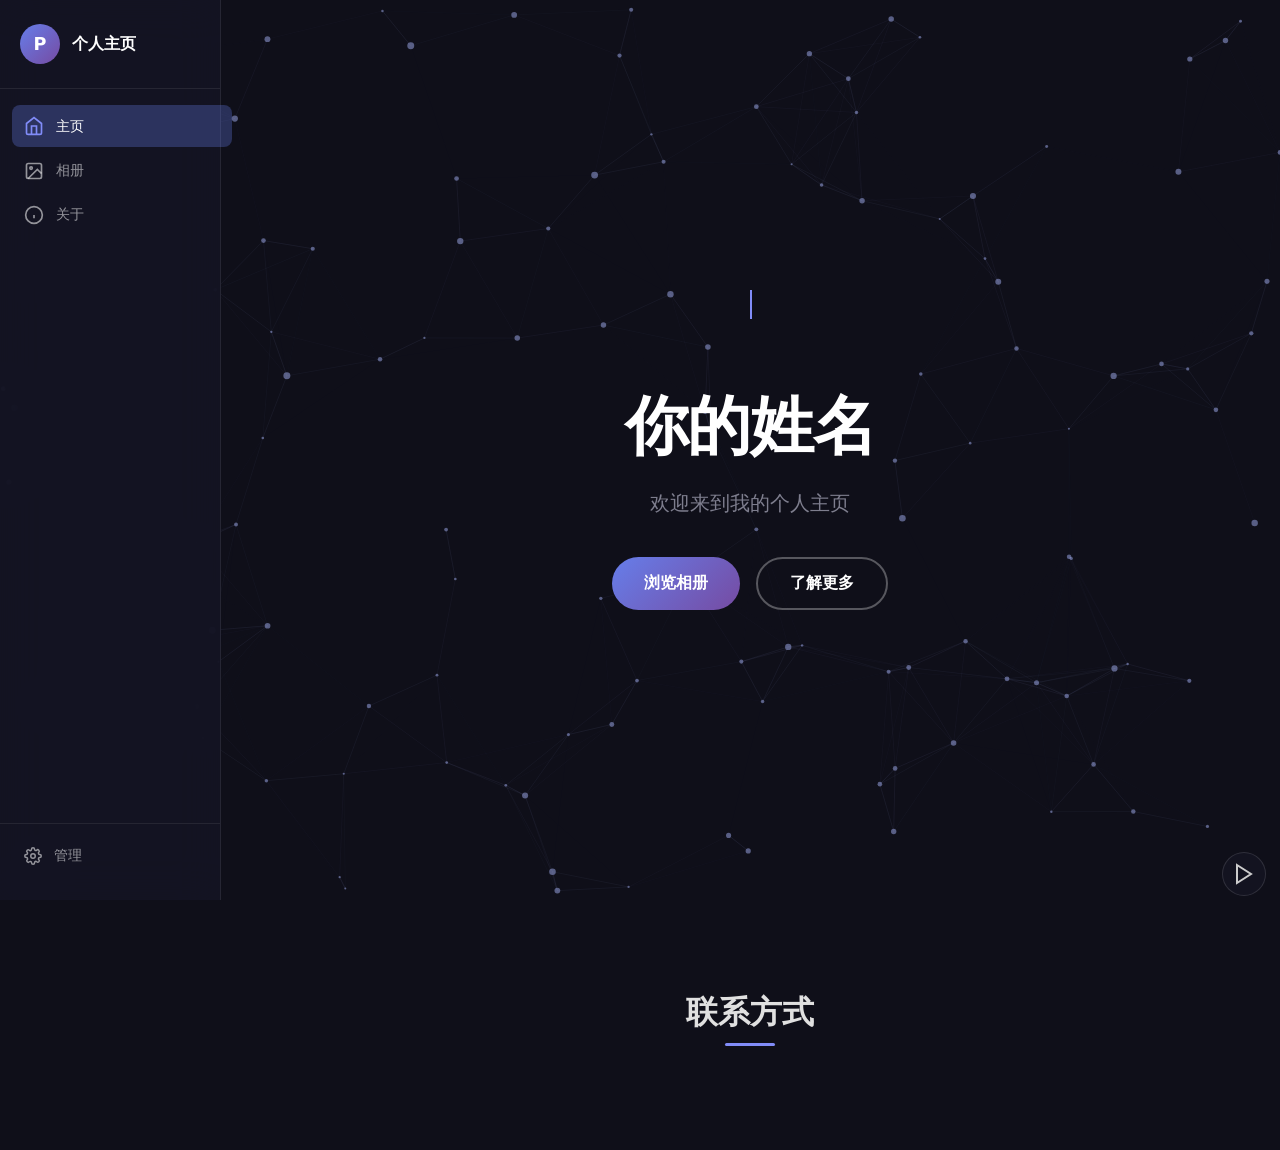
==== commit 61bc7785: "第三次更新，新增了切换音乐功能，同时实现了在局域网上的稳定部署" ====
--- a/static/index.html
+++ b/static/index.html
@@ -4,8 +4,8 @@
     <meta charset="UTF-8">
     <meta name="viewport" content="width=device-width, initial-scale=1.0">
     <title>个人主页</title>
-    <link rel="stylesheet" href="/static/css/docsy-styles.css">
-    <link rel="stylesheet" href="/static/css/showcase.css">
+    <link rel="stylesheet" href="/static/css/docsy-styles.css?v=8">
+    <link rel="stylesheet" href="/static/css/showcase.css?v=8">
     <link rel="preconnect" href="https://fonts.googleapis.com">
     <link rel="preconnect" href="https://fonts.gstatic.com" crossorigin>
     <link href="https://fonts.googleapis.com/css2?family=Inter:wght@300;400;500;600;700;800&display=swap" rel="stylesheet">
@@ -80,7 +80,7 @@
                 <div class="section-header">
                     <h2 class="section-title">相册</h2>
                     <div class="section-line"></div>
-                    <p class="section-sub">生活中的精彩瞬间</p>
+                    <p class="section-sub">不放弃我之所爱，不辜负爱我之人</p>
                 </div>
                 <div class="gallery-strip-wrapper" id="galleryStripWrapper">
                     <div class="gallery-strip" id="galleryStrip"></div>
@@ -127,20 +127,29 @@
 
     </main>
 
-    <!-- 音乐控制按钮 -->
-    <button class="music-btn" id="musicBtn" title="TAVOS - 涧">
-        <svg class="music-icon-play" width="24" height="24" viewBox="0 0 24 24" fill="none" stroke="currentColor" stroke-width="2">
-            <polygon points="5 3 19 12 5 21 5 3"/>
-        </svg>
-        <svg class="music-icon-pause" width="24" height="24" viewBox="0 0 24 24" fill="none" stroke="currentColor" stroke-width="2" style="display:none">
-            <rect x="6" y="4" width="4" height="16"/><rect x="14" y="4" width="4" height="16"/>
-        </svg>
-    </button>
-    <div class="music-tooltip" id="musicTooltip">TAVOS - 涧</div>
+    <!-- 音乐控制区域 -->
+    <div class="music-zone" id="musicZone">
+        <div class="music-wheel" id="musicWheel">
+            <div class="music-wheel-item" data-track="0">
+                <span class="music-wheel-label">TAVOS - 涧</span>
+            </div>
+            <div class="music-wheel-item" data-track="1">
+                <span class="music-wheel-label">Toby Fox - His Theme</span>
+            </div>
+        </div>
+        <button class="music-btn" id="musicBtn">
+            <svg class="music-icon-play" width="24" height="24" viewBox="0 0 24 24" fill="none" stroke="currentColor" stroke-width="2">
+                <polygon points="5 3 19 12 5 21 5 3"/>
+            </svg>
+            <svg class="music-icon-pause" width="24" height="24" viewBox="0 0 24 24" fill="none" stroke="currentColor" stroke-width="2" style="display:none">
+                <rect x="6" y="4" width="4" height="16"/><rect x="14" y="4" width="4" height="16"/>
+            </svg>
+        </button>
+    </div>
 
     <!-- 弹球画布 -->
     <canvas id="ballCanvas"></canvas>
 
-    <script src="/static/js/home.js"></script>
+    <script src="/static/js/home.js?v=8"></script>
 </body>
 </html>
--- a/static/css/showcase.css
+++ b/static/css/showcase.css
@@ -629,12 +629,21 @@
     line-height: 1.5;
 }
 
-/* 音乐按钮 */
+/* 音乐控制区 */
+.music-zone {
+    position: fixed;
+    bottom: -44px;
+    right: 14px;
+    z-index: 101;
+    width: 170px;
+    height: 170px;
+    border-radius: 50%;
+}
+
 .music-btn {
-    position: fixed;
-    bottom: 24px;
-    right: 24px;
-    z-index: 101;
+    position: absolute;
+    bottom: 48px;
+    right: 0;
     width: 44px;
     height: 44px;
     border-radius: 50%;
@@ -647,13 +656,13 @@
     align-items: center;
     justify-content: center;
     transition: all 0.3s ease;
+    z-index: 3;
 }
 
 .music-btn:hover {
     background: rgba(129, 140, 248, 0.5);
     border-color: #818cf8;
     color: #fff;
-    transform: scale(1.08);
 }
 
 .music-btn.playing {
@@ -662,24 +671,60 @@
     color: #fff;
 }
 
-.music-tooltip {
-    position: fixed;
-    bottom: 76px;
-    right: 24px;
-    z-index: 101;
-    background: rgba(20, 20, 35, 0.92);
-    border: 1px solid rgba(255, 255, 255, 0.1);
-    color: #ccc;
-    padding: 0.4rem 0.75rem;
-    border-radius: 6px;
-    font-size: 0.78rem;
+/* 音乐轮盘 */
+.music-wheel {
+    position: absolute;
+    inset: 0;
     pointer-events: none;
     opacity: 0;
-    transition: opacity 0.3s ease;
+    transform: scale(0.4);
+    transition: opacity 0.25s ease, transform 0.35s cubic-bezier(0.34, 1.56, 0.64, 1);
+}
+
+.music-zone:hover .music-wheel {
+    opacity: 1;
+    transform: scale(1);
+    pointer-events: auto;
+}
+
+.music-wheel-item {
+    position: absolute;
+    z-index: 4;
     white-space: nowrap;
-}
-
-.music-tooltip.show { opacity: 1; }
+    padding: 0.4rem 0.85rem;
+    border-radius: 20px;
+    background: rgba(20, 20, 35, 0.92);
+    backdrop-filter: blur(12px);
+    border: 1px solid rgba(255, 255, 255, 0.1);
+    color: rgba(255,255,255,0.6);
+    font-size: 0.78rem;
+    cursor: pointer;
+    transition: all 0.2s ease;
+}
+
+.music-wheel-item:hover {
+    color: #fff;
+    background: rgba(129, 140, 248, 0.4);
+    border-color: #818cf8;
+    transform: scale(1.05);
+}
+
+.music-wheel-item.active {
+    color: #fff;
+    background: rgba(129, 140, 248, 0.3);
+    border-color: #818cf8;
+}
+
+/* 轮盘向左展开 */
+.music-wheel-item[data-track="0"] {
+    left: 0;
+    bottom: 96px;
+}
+
+.music-wheel-item[data-track="1"] {
+    left: 0;
+    bottom: 56px;
+}
 
 /* 弹球画布 */
 #ballCanvas {
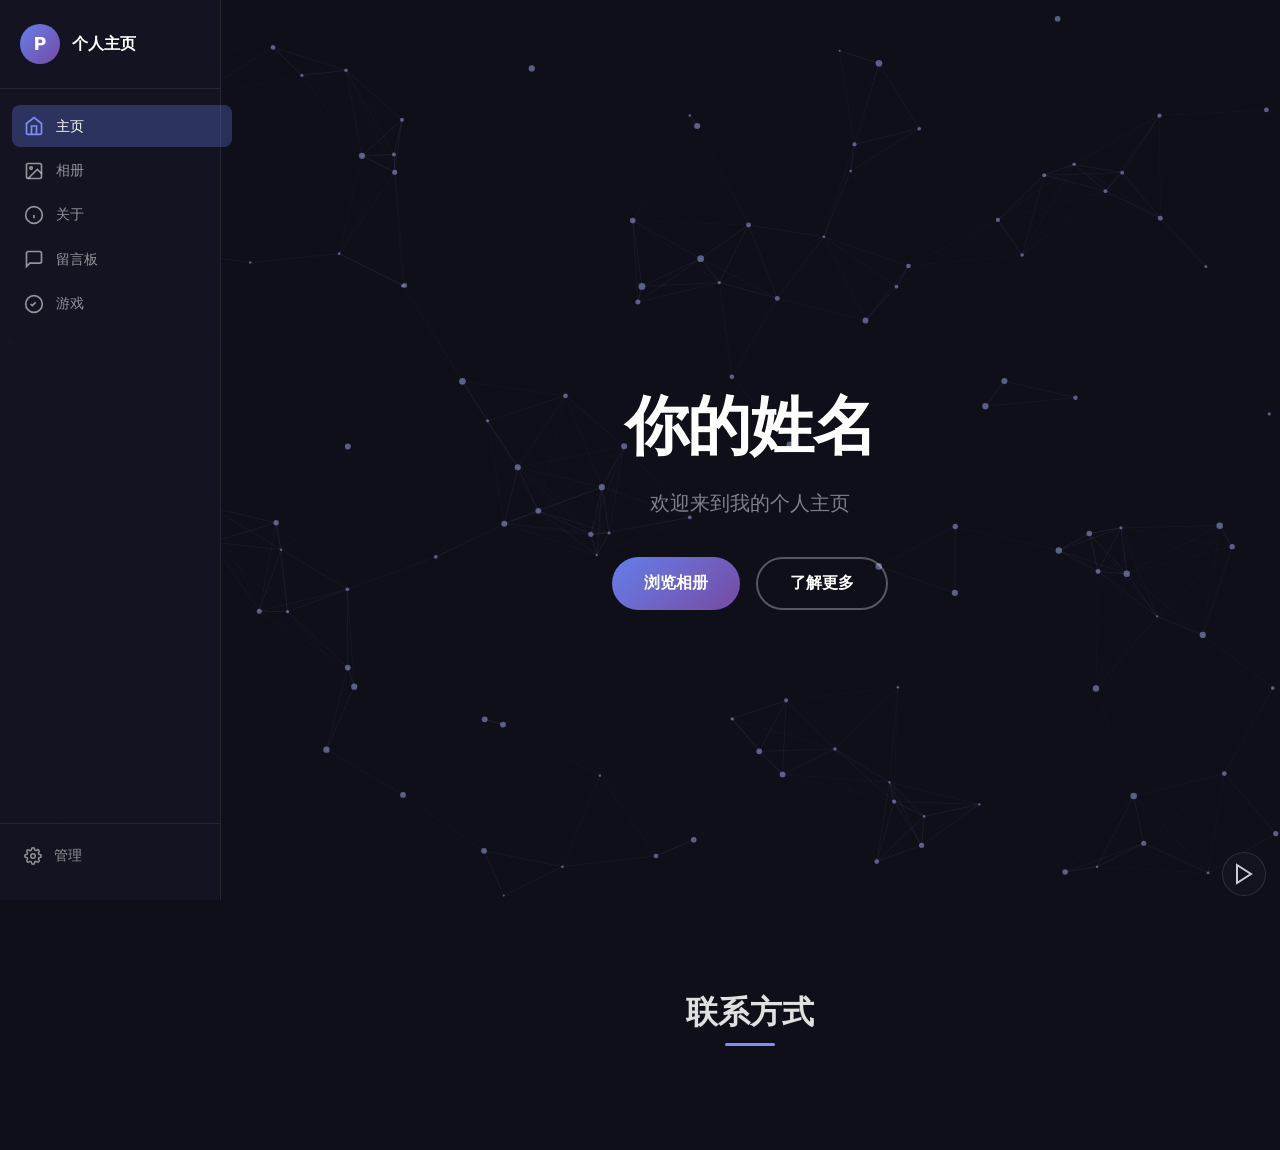
==== commit 37aff6f5: "增加了游戏界面" ====
--- a/static/index.html
+++ b/static/index.html
@@ -4,8 +4,8 @@
     <meta charset="UTF-8">
     <meta name="viewport" content="width=device-width, initial-scale=1.0">
     <title>个人主页</title>
-    <link rel="stylesheet" href="/static/css/docsy-styles.css?v=8">
-    <link rel="stylesheet" href="/static/css/showcase.css?v=8">
+    <link rel="stylesheet" href="/static/css/docsy-styles.css?v=9">
+    <link rel="stylesheet" href="/static/css/showcase.css?v=9">
     <link rel="preconnect" href="https://fonts.googleapis.com">
     <link rel="preconnect" href="https://fonts.gstatic.com" crossorigin>
     <link href="https://fonts.googleapis.com/css2?family=Inter:wght@300;400;500;600;700;800&display=swap" rel="stylesheet">
@@ -36,6 +36,14 @@
                 <svg width="20" height="20" viewBox="0 0 24 24" fill="none" stroke="currentColor" stroke-width="2"><circle cx="12" cy="12" r="10"/><path d="M12 16v-4M12 8h.01"/></svg>
                 <span>关于</span>
             </a>
+            <a class="sidebar-link" data-page="messages">
+                <svg width="20" height="20" viewBox="0 0 24 24" fill="none" stroke="currentColor" stroke-width="2"><path d="M21 15a2 2 0 01-2 2H7l-4 4V5a2 2 0 012-2h14a2 2 0 012 2z"/></svg>
+                <span>留言板</span>
+            </a>
+            <a class="sidebar-link" data-page="game">
+                <svg width="20" height="20" viewBox="0 0 24 24" fill="none" stroke="currentColor" stroke-width="2"><circle cx="12" cy="12" r="10"/><path d="M8 12l2 2 4-4"/></svg>
+                <span>游戏</span>
+            </a>
         </nav>
 
         <div class="sidebar-footer">
@@ -88,6 +96,44 @@
                 <div class="gallery-lightbox" id="lightbox">
                     <span class="lightbox-close" id="lightboxClose">&times;</span>
                     <img id="lightboxImg" src="" alt="">
+                </div>
+            </div>
+        </section>
+
+        <!-- ======== 留言板页面 ======== -->
+        <section class="page-section" id="page-messages">
+            <div class="page-inner">
+                <div class="section-header">
+                    <h2 class="section-title">留言板</h2>
+                    <div class="section-line"></div>
+                    <p class="section-sub">留下你的足迹，让这里更温暖</p>
+                </div>
+                <div class="messages-layout">
+                    <form class="message-form" id="messageForm">
+                        <input type="text" id="msgName" placeholder="你的昵称" maxlength="30" required>
+                        <textarea id="msgContent" placeholder="写下你想说的话..." rows="4" maxlength="500" required></textarea>
+                        <button type="submit" class="hero-btn hero-btn-primary">发布留言</button>
+                    </form>
+                    <div class="message-list" id="messageList">
+                        <div style="text-align:center;color:rgba(200,200,220,0.4);padding:2rem;">加载中...</div>
+                    </div>
+                </div>
+            </div>
+        </section>
+
+        <!-- ======== 游戏页 ======== -->
+        <section class="page-section" id="page-game">
+            <div class="page-inner">
+                <div class="section-header">
+                    <h2 class="section-title">躲避障碍</h2>
+                    <div class="section-line"></div>
+                    <p class="section-sub">← → 方向键移动，躲避掉落物，收集道具</p>
+                </div>
+                <div class="game-container">
+                    <canvas id="gameCanvas"></canvas>
+                    <div class="game-overlay" id="gameOverlay">
+                        <div class="game-start-text">点击或按 ← → 开始</div>
+                    </div>
                 </div>
             </div>
         </section>
@@ -150,6 +196,6 @@
     <!-- 弹球画布 -->
     <canvas id="ballCanvas"></canvas>
 
-    <script src="/static/js/home.js?v=8"></script>
+    <script src="/static/js/home.js?v=9"></script>
 </body>
 </html>
--- a/static/css/showcase.css
+++ b/static/css/showcase.css
@@ -734,6 +734,237 @@
     pointer-events: none;
 }
 
+/* 留言板 */
+.messages-layout {
+    max-width: 700px;
+    margin: 0 auto;
+}
+
+.message-form {
+    display: flex;
+    flex-direction: column;
+    gap: 0.75rem;
+    margin-bottom: 2rem;
+}
+
+.message-form input,
+.message-form textarea {
+    background: rgba(255, 255, 255, 0.04);
+    border: 1px solid rgba(255, 255, 255, 0.08);
+    border-radius: 10px;
+    padding: 0.85rem 1rem;
+    color: #ddd;
+    font-family: inherit;
+    font-size: 0.95rem;
+    transition: border-color 0.3s ease;
+    resize: vertical;
+    outline: none;
+}
+
+.message-form input:focus,
+.message-form textarea:focus {
+    border-color: #818cf8;
+}
+
+.message-form input::placeholder,
+.message-form textarea::placeholder {
+    color: rgba(200, 200, 220, 0.35);
+}
+
+.message-form button {
+    align-self: flex-start;
+    padding: 0.75rem 2rem;
+}
+
+.message-list {
+    display: flex;
+    flex-direction: column;
+    gap: 0.75rem;
+}
+
+.message-item {
+    background: rgba(255, 255, 255, 0.03);
+    border: 1px solid rgba(255, 255, 255, 0.06);
+    border-radius: 10px;
+    padding: 1rem 1.25rem;
+    transition: border-color 0.3s ease;
+}
+
+.message-item:hover {
+    border-color: rgba(129, 140, 248, 0.3);
+}
+
+.message-meta {
+    display: flex;
+    justify-content: space-between;
+    align-items: baseline;
+    margin-bottom: 0.5rem;
+    gap: 0.75rem;
+}
+
+.message-name {
+    font-weight: 600;
+    color: #818cf8;
+    font-size: 0.9rem;
+}
+
+.message-time {
+    font-size: 0.75rem;
+    color: rgba(200, 200, 220, 0.35);
+    white-space: nowrap;
+}
+
+.message-content {
+    color: rgba(200, 200, 220, 0.7);
+    font-size: 0.9rem;
+    line-height: 1.7;
+    margin: 0;
+    word-break: break-word;
+}
+
+/* 点赞按钮 */
+.message-like {
+    display: flex;
+    align-items: center;
+    gap: 0.35rem;
+    cursor: pointer;
+    background: none;
+    border: none;
+    color: rgba(200, 200, 220, 0.4);
+    font-family: inherit;
+    font-size: 0.85rem;
+    padding: 0.25rem 0.5rem;
+    border-radius: 6px;
+    transition: all 0.2s ease;
+    flex-shrink: 0;
+    position: relative;
+}
+
+.message-like:hover {
+    color: #f87171;
+    background: rgba(248, 113, 113, 0.08);
+}
+
+.message-like .like-icon {
+    width: 16px;
+    height: 16px;
+    transition: transform 0.15s ease;
+}
+
+.message-like.liked .like-icon {
+    animation: likeSpring 0.45s cubic-bezier(0.34, 1.56, 0.64, 1);
+}
+
+.message-like .like-count {
+    font-weight: 500;
+    min-width: 1em;
+    text-align: left;
+}
+
+@keyframes likeSpring {
+    0% { transform: scale(1); }
+    40% { transform: scale(1.35); }
+    70% { transform: scale(0.9); }
+    100% { transform: scale(1); }
+}
+
+/* 点赞粒子 */
+.like-particle {
+    position: fixed;
+    pointer-events: none;
+    z-index: 999;
+    border-radius: 50%;
+    animation: particleBurst 0.7s ease-out forwards;
+}
+
+@keyframes particleBurst {
+    0% {
+        opacity: 1;
+        transform: translate(0, 0) scale(1);
+    }
+    100% {
+        opacity: 0;
+        transform: translate(var(--dx), var(--dy)) scale(0);
+    }
+}
+
+/* 游戏容器 */
+.game-container {
+    position: relative;
+    max-width: 700px;
+    margin: 0 auto;
+    border-radius: 10px;
+    overflow: hidden;
+    background: rgba(255, 255, 255, 0.03);
+    border: 1px solid rgba(255, 255, 255, 0.06);
+}
+
+#gameCanvas {
+    display: block;
+    width: 100%;
+    aspect-ratio: 2 / 1;
+    cursor: pointer;
+}
+
+.game-overlay {
+    position: absolute;
+    inset: 0;
+    display: flex;
+    align-items: center;
+    justify-content: center;
+    background: rgba(15, 15, 25, 0.6);
+    transition: opacity 0.3s ease;
+}
+
+.game-overlay.hidden {
+    opacity: 0;
+    pointer-events: none;
+}
+
+.game-start-text {
+    color: #fff;
+    font-size: 1.1rem;
+    font-weight: 500;
+    letter-spacing: 0.05em;
+}
+
+.game-over {
+    color: #f87171;
+    font-size: 1.4rem;
+    font-weight: 600;
+    margin-bottom: 0.5rem;
+}
+
+.game-score-final {
+    color: rgba(200, 200, 220, 0.7);
+    font-size: 0.95rem;
+    margin-bottom: 1rem;
+}
+
+.game-highscore {
+    color: #818cf8;
+    font-size: 0.85rem;
+    margin-bottom: 1.5rem;
+}
+
+.game-restart-btn {
+    padding: 0.6rem 1.8rem;
+    border-radius: 50px;
+    font-weight: 600;
+    font-size: 0.9rem;
+    cursor: pointer;
+    border: none;
+    font-family: inherit;
+    background: linear-gradient(135deg, #667eea, #764ba2);
+    color: #fff;
+    transition: all 0.3s ease;
+}
+
+.game-restart-btn:hover {
+    transform: translateY(-2px);
+    box-shadow: 0 8px 25px rgba(102, 126, 234, 0.4);
+}
+
 /* 文档标签 */
 .docsy-badge {
     display: inline-block;
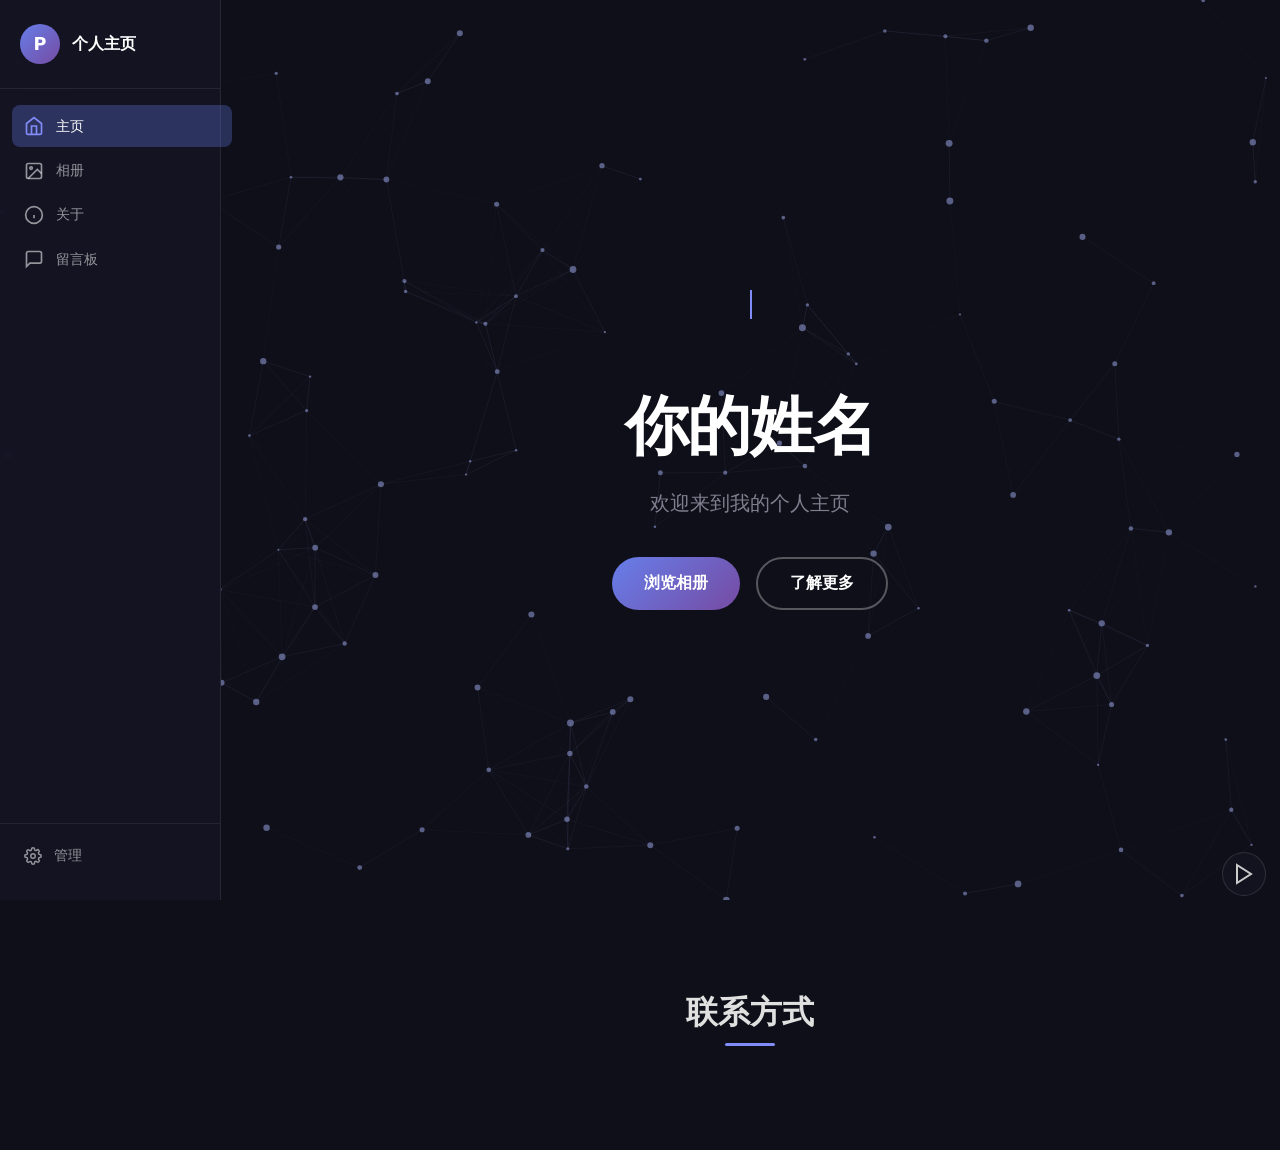
==== commit 2b410b35: "新增加了后台处留言板管理" ====
--- a/static/index.html
+++ b/static/index.html
@@ -39,10 +39,6 @@
             <a class="sidebar-link" data-page="messages">
                 <svg width="20" height="20" viewBox="0 0 24 24" fill="none" stroke="currentColor" stroke-width="2"><path d="M21 15a2 2 0 01-2 2H7l-4 4V5a2 2 0 012-2h14a2 2 0 012 2z"/></svg>
                 <span>留言板</span>
-            </a>
-            <a class="sidebar-link" data-page="game">
-                <svg width="20" height="20" viewBox="0 0 24 24" fill="none" stroke="currentColor" stroke-width="2"><circle cx="12" cy="12" r="10"/><path d="M8 12l2 2 4-4"/></svg>
-                <span>游戏</span>
             </a>
         </nav>
 
@@ -121,23 +117,6 @@
             </div>
         </section>
 
-        <!-- ======== 游戏页 ======== -->
-        <section class="page-section" id="page-game">
-            <div class="page-inner">
-                <div class="section-header">
-                    <h2 class="section-title">躲避障碍</h2>
-                    <div class="section-line"></div>
-                    <p class="section-sub">← → 方向键移动，躲避掉落物，收集道具</p>
-                </div>
-                <div class="game-container">
-                    <canvas id="gameCanvas"></canvas>
-                    <div class="game-overlay" id="gameOverlay">
-                        <div class="game-start-text">点击或按 ← → 开始</div>
-                    </div>
-                </div>
-            </div>
-        </section>
-
         <!-- ======== 关于页 ======== -->
         <section class="page-section" id="page-about">
             <div class="page-inner">
--- a/static/css/showcase.css
+++ b/static/css/showcase.css
@@ -888,83 +888,6 @@
     }
 }
 
-/* 游戏容器 */
-.game-container {
-    position: relative;
-    max-width: 700px;
-    margin: 0 auto;
-    border-radius: 10px;
-    overflow: hidden;
-    background: rgba(255, 255, 255, 0.03);
-    border: 1px solid rgba(255, 255, 255, 0.06);
-}
-
-#gameCanvas {
-    display: block;
-    width: 100%;
-    aspect-ratio: 2 / 1;
-    cursor: pointer;
-}
-
-.game-overlay {
-    position: absolute;
-    inset: 0;
-    display: flex;
-    align-items: center;
-    justify-content: center;
-    background: rgba(15, 15, 25, 0.6);
-    transition: opacity 0.3s ease;
-}
-
-.game-overlay.hidden {
-    opacity: 0;
-    pointer-events: none;
-}
-
-.game-start-text {
-    color: #fff;
-    font-size: 1.1rem;
-    font-weight: 500;
-    letter-spacing: 0.05em;
-}
-
-.game-over {
-    color: #f87171;
-    font-size: 1.4rem;
-    font-weight: 600;
-    margin-bottom: 0.5rem;
-}
-
-.game-score-final {
-    color: rgba(200, 200, 220, 0.7);
-    font-size: 0.95rem;
-    margin-bottom: 1rem;
-}
-
-.game-highscore {
-    color: #818cf8;
-    font-size: 0.85rem;
-    margin-bottom: 1.5rem;
-}
-
-.game-restart-btn {
-    padding: 0.6rem 1.8rem;
-    border-radius: 50px;
-    font-weight: 600;
-    font-size: 0.9rem;
-    cursor: pointer;
-    border: none;
-    font-family: inherit;
-    background: linear-gradient(135deg, #667eea, #764ba2);
-    color: #fff;
-    transition: all 0.3s ease;
-}
-
-.game-restart-btn:hover {
-    transform: translateY(-2px);
-    box-shadow: 0 8px 25px rgba(102, 126, 234, 0.4);
-}
-
 /* 文档标签 */
 .docsy-badge {
     display: inline-block;
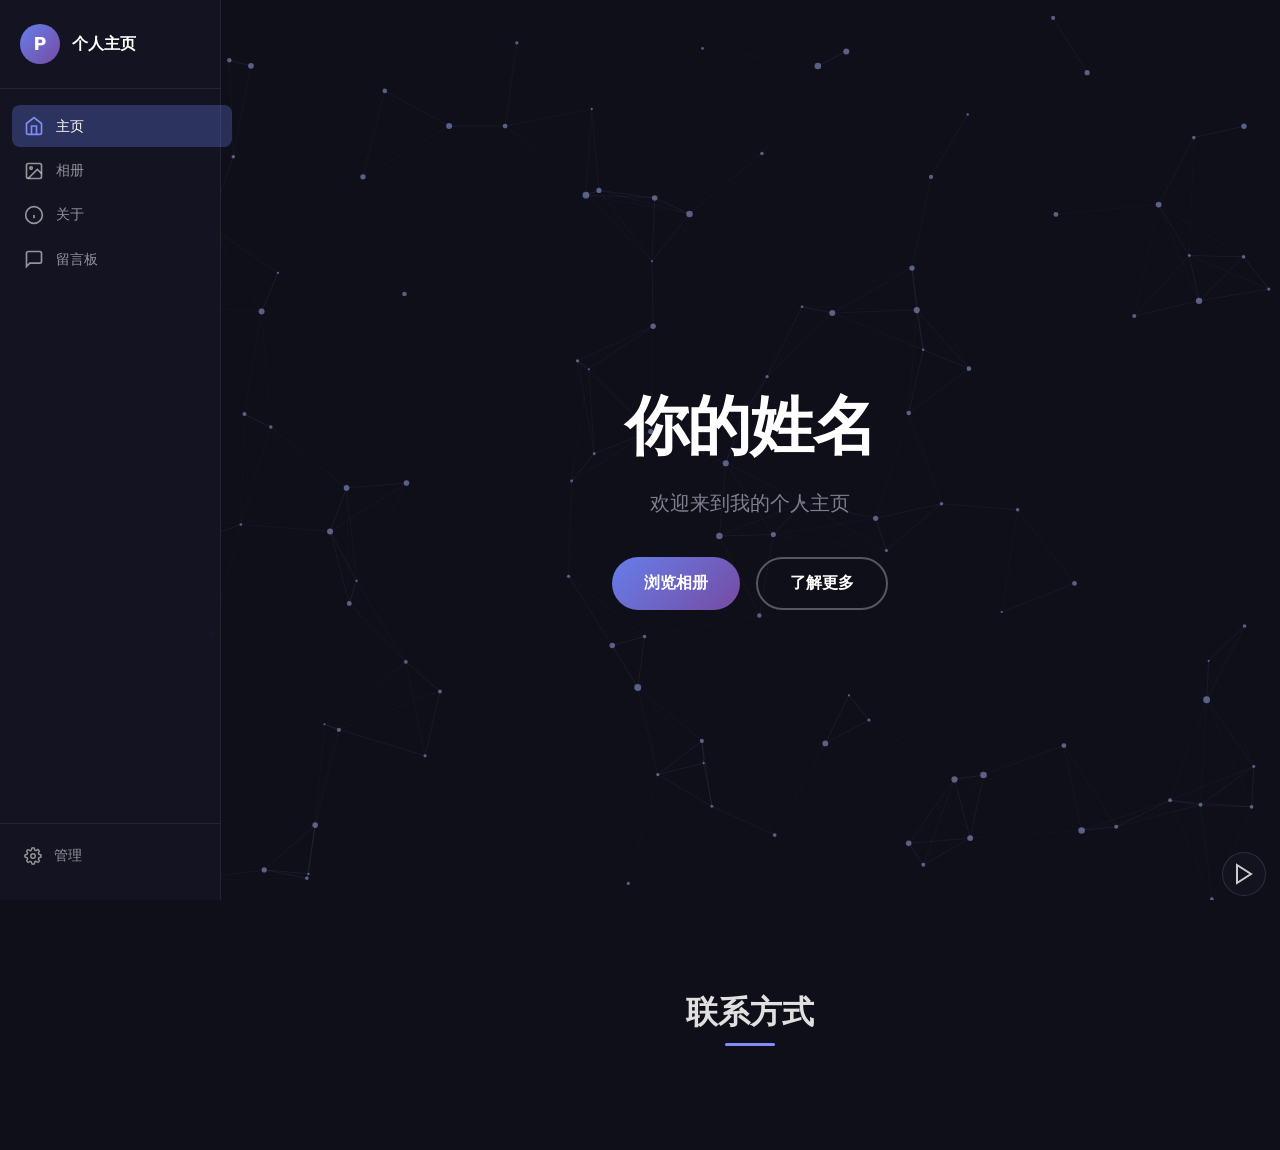
==== commit 520f6155: "新增后端图片加载接口，同时把jpg图像转为webp图像以提高图片加载速度" ====
--- a/static/index.html
+++ b/static/index.html
@@ -4,8 +4,8 @@
     <meta charset="UTF-8">
     <meta name="viewport" content="width=device-width, initial-scale=1.0">
     <title>个人主页</title>
-    <link rel="stylesheet" href="/static/css/docsy-styles.css?v=9">
-    <link rel="stylesheet" href="/static/css/showcase.css?v=9">
+    <link rel="stylesheet" href="/static/css/docsy-styles.css?v=10">
+    <link rel="stylesheet" href="/static/css/showcase.css?v=10">
     <link rel="preconnect" href="https://fonts.googleapis.com">
     <link rel="preconnect" href="https://fonts.gstatic.com" crossorigin>
     <link href="https://fonts.googleapis.com/css2?family=Inter:wght@300;400;500;600;700;800&display=swap" rel="stylesheet">
@@ -175,6 +175,6 @@
     <!-- 弹球画布 -->
     <canvas id="ballCanvas"></canvas>
 
-    <script src="/static/js/home.js?v=9"></script>
+    <script src="/static/js/home.js?v=10"></script>
 </body>
 </html>
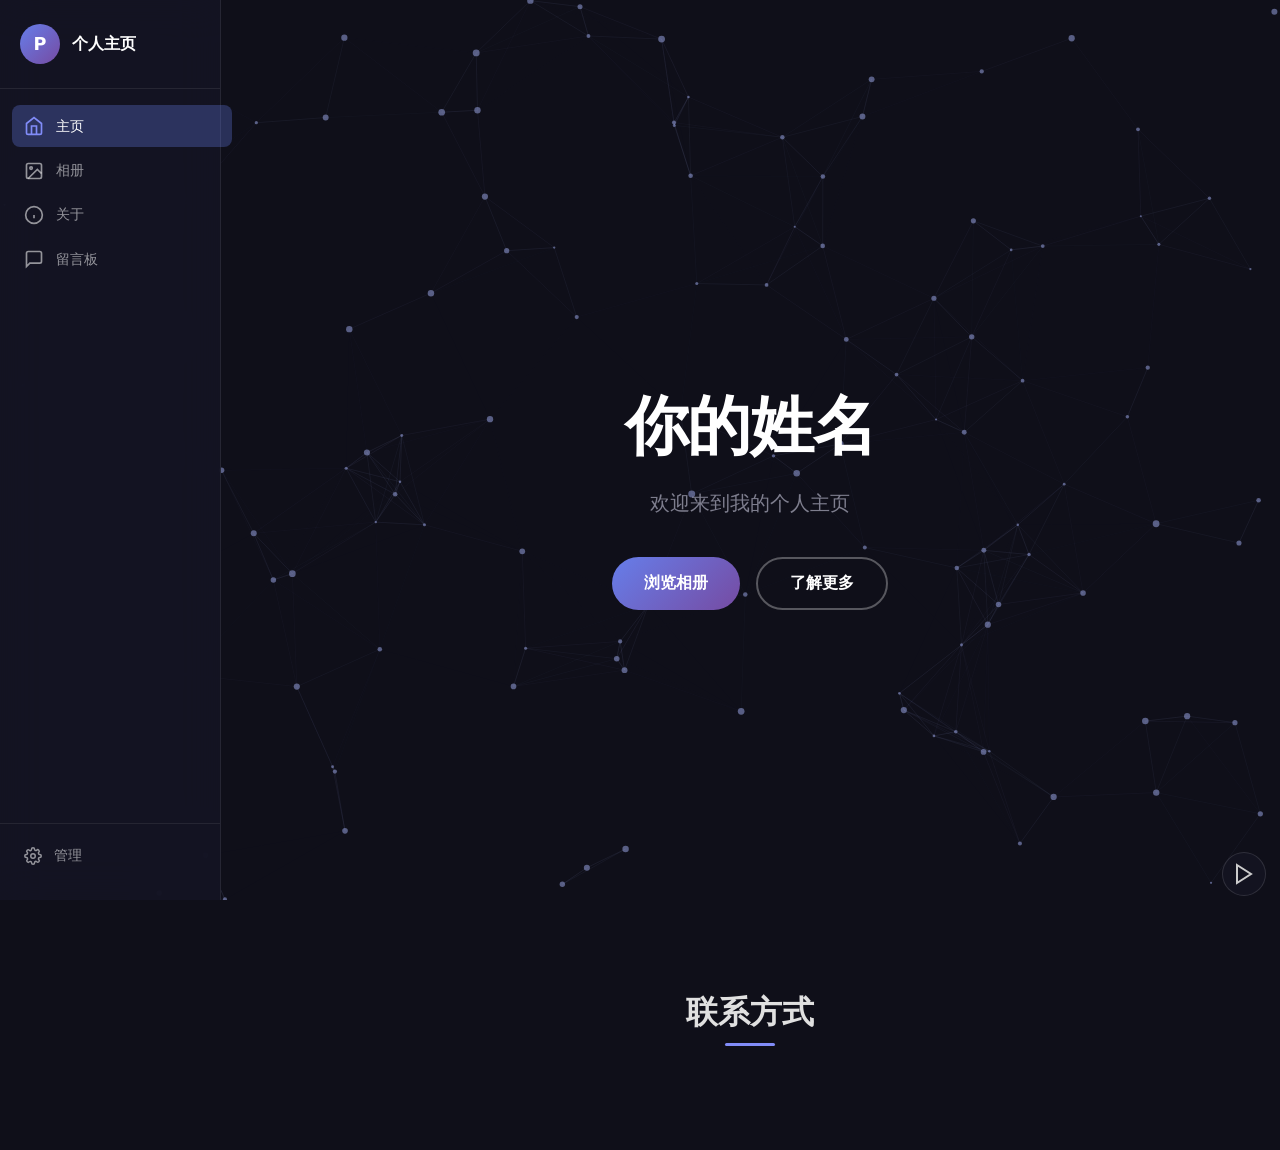
==== commit fcf03139: "重大更新：1.优化了图像加载方案，采用了缩略图加载策略 2.调整了部分后端框架 3.调整了路由注册" ====
--- a/static/index.html
+++ b/static/index.html
@@ -4,8 +4,8 @@
     <meta charset="UTF-8">
     <meta name="viewport" content="width=device-width, initial-scale=1.0">
     <title>个人主页</title>
-    <link rel="stylesheet" href="/static/css/docsy-styles.css?v=10">
-    <link rel="stylesheet" href="/static/css/showcase.css?v=10">
+    <link rel="stylesheet" href="/static/css/docsy-styles.css?v=11">
+    <link rel="stylesheet" href="/static/css/showcase.css?v=11">
     <link rel="preconnect" href="https://fonts.googleapis.com">
     <link rel="preconnect" href="https://fonts.gstatic.com" crossorigin>
     <link href="https://fonts.googleapis.com/css2?family=Inter:wght@300;400;500;600;700;800&display=swap" rel="stylesheet">
@@ -156,10 +156,10 @@
     <div class="music-zone" id="musicZone">
         <div class="music-wheel" id="musicWheel">
             <div class="music-wheel-item" data-track="0">
-                <span class="music-wheel-label">TAVOS - 涧</span>
+                <span class="music-wheel-label">TAVOS-涧</span>
             </div>
             <div class="music-wheel-item" data-track="1">
-                <span class="music-wheel-label">Toby Fox - His Theme</span>
+                <span class="music-wheel-label">Toby Fox-His Theme</span>
             </div>
         </div>
         <button class="music-btn" id="musicBtn">
@@ -175,6 +175,6 @@
     <!-- 弹球画布 -->
     <canvas id="ballCanvas"></canvas>
 
-    <script src="/static/js/home.js?v=10"></script>
+    <script src="/static/js/home.js?v=11"></script>
 </body>
 </html>
--- a/static/css/showcase.css
+++ b/static/css/showcase.css
@@ -378,6 +378,12 @@
     height: 100%;
     object-fit: cover;
     pointer-events: none;
+    opacity: 0;
+    transition: opacity 0.4s ease;
+}
+
+.gallery-item img.loaded {
+    opacity: 1;
 }
 
 /* 灯箱 */
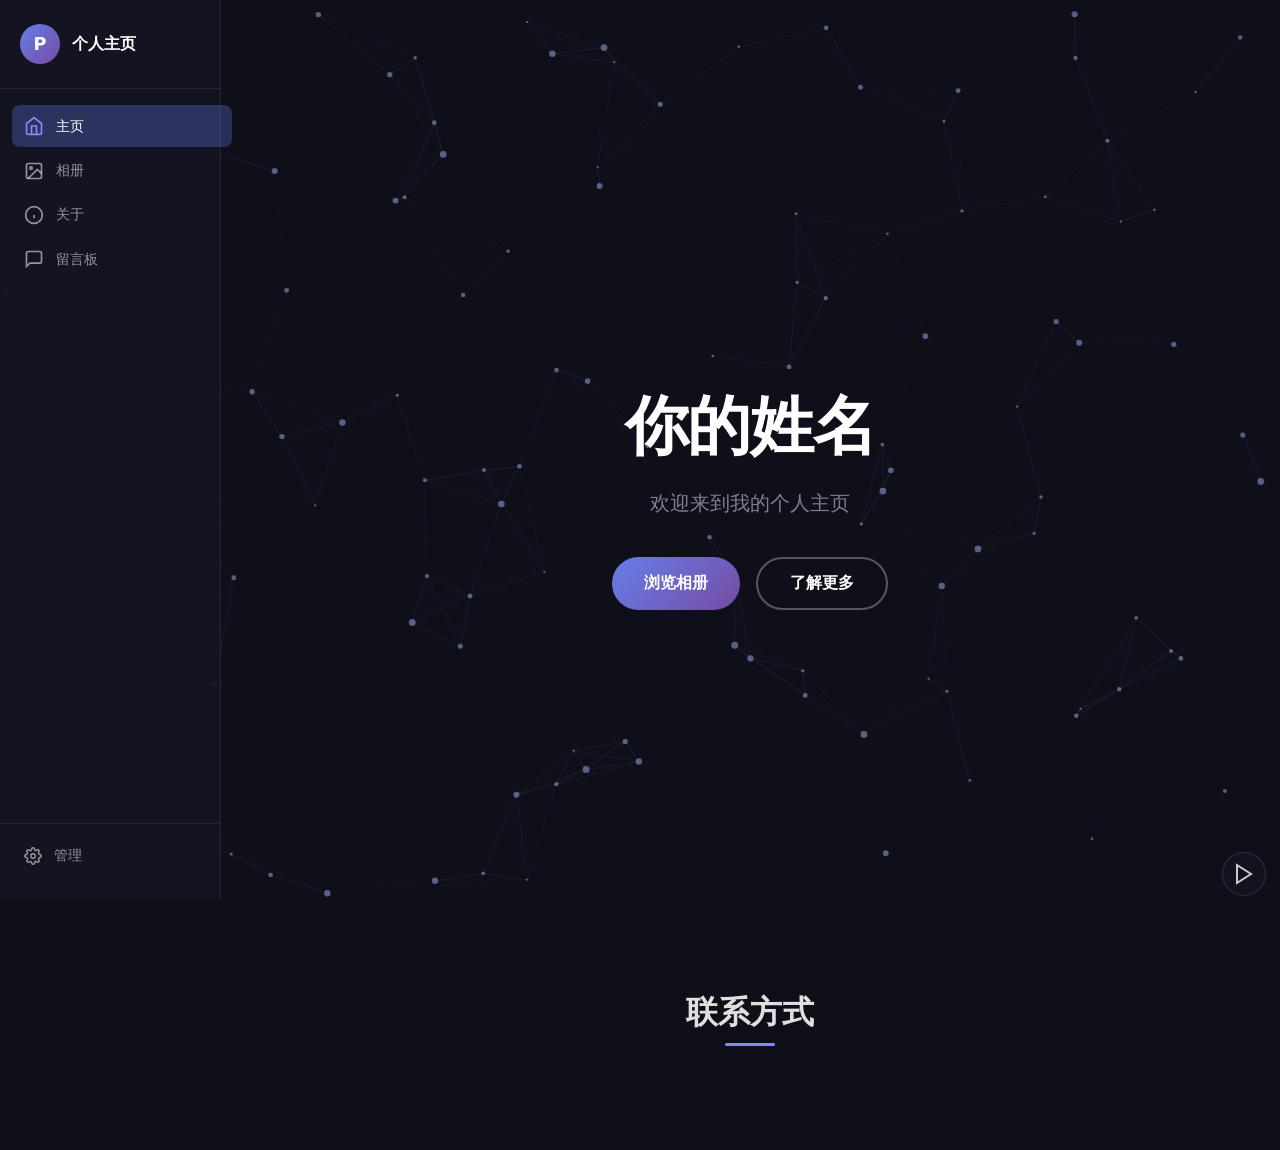
==== commit aa7bcae1: "前端页面优化" ====
--- a/static/index.html
+++ b/static/index.html
@@ -4,8 +4,8 @@
     <meta charset="UTF-8">
     <meta name="viewport" content="width=device-width, initial-scale=1.0">
     <title>个人主页</title>
-    <link rel="stylesheet" href="/static/css/docsy-styles.css?v=11">
-    <link rel="stylesheet" href="/static/css/showcase.css?v=11">
+    <link rel="stylesheet" href="/static/css/docsy-styles.css?v=13">
+    <link rel="stylesheet" href="/static/css/showcase.css?v=17">
     <link rel="preconnect" href="https://fonts.googleapis.com">
     <link rel="preconnect" href="https://fonts.gstatic.com" crossorigin>
     <link href="https://fonts.googleapis.com/css2?family=Inter:wght@300;400;500;600;700;800&display=swap" rel="stylesheet">
@@ -175,6 +175,6 @@
     <!-- 弹球画布 -->
     <canvas id="ballCanvas"></canvas>
 
-    <script src="/static/js/home.js?v=11"></script>
+    <script src="/static/js/home.js?v=14"></script>
 </body>
 </html>
--- a/static/css/showcase.css
+++ b/static/css/showcase.css
@@ -29,6 +29,33 @@
     display: flex;
     flex-direction: column;
     padding: 1.5rem 0;
+    transition: transform 0.45s cubic-bezier(0.16, 1, 0.3, 1);
+}
+
+/* 侧边栏收起状态 - 仅留 6px 边缘可见作为触发提示 */
+.sidebar.sidebar-collapsed {
+    transform: translateX(calc(-100% + 6px));
+}
+
+/* 收起时边缘指示条 */
+.sidebar.sidebar-collapsed::after {
+    content: '';
+    position: absolute;
+    right: 0;
+    top: 50%;
+    transform: translateY(-50%);
+    width: 3px;
+    height: 48px;
+    border-radius: 0 3px 3px 0;
+    background: linear-gradient(180deg, transparent, rgba(129, 140, 248, 0.5), transparent);
+    opacity: 0;
+    animation: edgePulse 2.5s ease-in-out 0.5s forwards;
+}
+
+@keyframes edgePulse {
+    0% { opacity: 0; }
+    50% { opacity: 1; }
+    100% { opacity: 0.5; }
 }
 
 .sidebar-brand {
@@ -125,6 +152,11 @@
     position: relative;
     z-index: 1;
     min-height: 100vh;
+    transition: margin-left 0.45s cubic-bezier(0.16, 1, 0.3, 1);
+}
+
+.main-content.main-content-expanded {
+    margin-left: 6px;
 }
 
 /* 页面切换 */
@@ -205,6 +237,20 @@
 
 @keyframes fadeUpIn {
     to { opacity: 1; transform: translateY(0); }
+}
+
+@keyframes fadeIn {
+    to { opacity: 1; }
+}
+
+@keyframes lineStretchIn {
+    from { transform: scaleX(0); }
+    to { transform: scaleX(16); }
+}
+
+@keyframes lineShrinkToNormal {
+    from { transform: scaleX(16); }
+    to { transform: scaleX(1); }
 }
 
 .hero-cta {
@@ -329,6 +375,53 @@
     font-size: 0.8rem;
     color: rgba(200, 200, 220, 0.5);
     word-break: break-all;
+}
+
+/* 相册 - 入场动画 */
+#page-gallery.gallery-intro .section-header {
+    transform: translateY(calc(40vh - 5rem));
+    opacity: 0;
+    animation: fadeIn 0.5s ease-out 0.1s forwards;
+    transition: transform 0.8s cubic-bezier(0.4, 0, 0.2, 1);
+}
+
+#page-gallery.gallery-intro .section-title {
+    font-size: 4rem;
+    font-weight: 800;
+    color: #fff;
+    letter-spacing: -0.02em;
+    transition: font-size 0.8s cubic-bezier(0.4, 0, 0.2, 1),
+                color 0.8s ease-out;
+}
+
+#page-gallery.gallery-intro .section-line {
+    animation: lineStretchIn 0.7s cubic-bezier(0.25, 0, 0.15, 1) 0.2s forwards;
+    transform-origin: center;
+}
+
+#page-gallery.gallery-intro .gallery-strip-wrapper,
+#page-gallery.gallery-intro .gallery-lightbox {
+    opacity: 0;
+}
+
+#page-gallery.gallery-ready .section-header {
+    transform: translateY(0);
+}
+
+#page-gallery.gallery-ready .section-title {
+    font-size: 2rem;
+    font-weight: 700;
+    color: #e0e0e0;
+}
+
+#page-gallery.gallery-ready .section-line {
+    animation: lineShrinkToNormal 0.8s cubic-bezier(0.4, 0, 0.2, 1) forwards;
+    transform-origin: center;
+}
+
+#page-gallery.gallery-ready .gallery-strip-wrapper {
+    opacity: 1;
+    transition: opacity 0.8s ease-out;
 }
 
 /* 相册 - 水平滚动 */
@@ -923,6 +1016,8 @@
     .sidebar-avatar { width: 32px; height: 32px; font-size: 0.85rem; }
 
     .main-content { margin-left: 56px; }
+    .main-content.main-content-expanded { margin-left: 6px; }
+    .sidebar.sidebar-collapsed { transform: translateX(calc(-100% + 6px)); }
 
     .hero-name { font-size: 2.2rem; }
     .hero-greeting { font-size: 1rem; }
